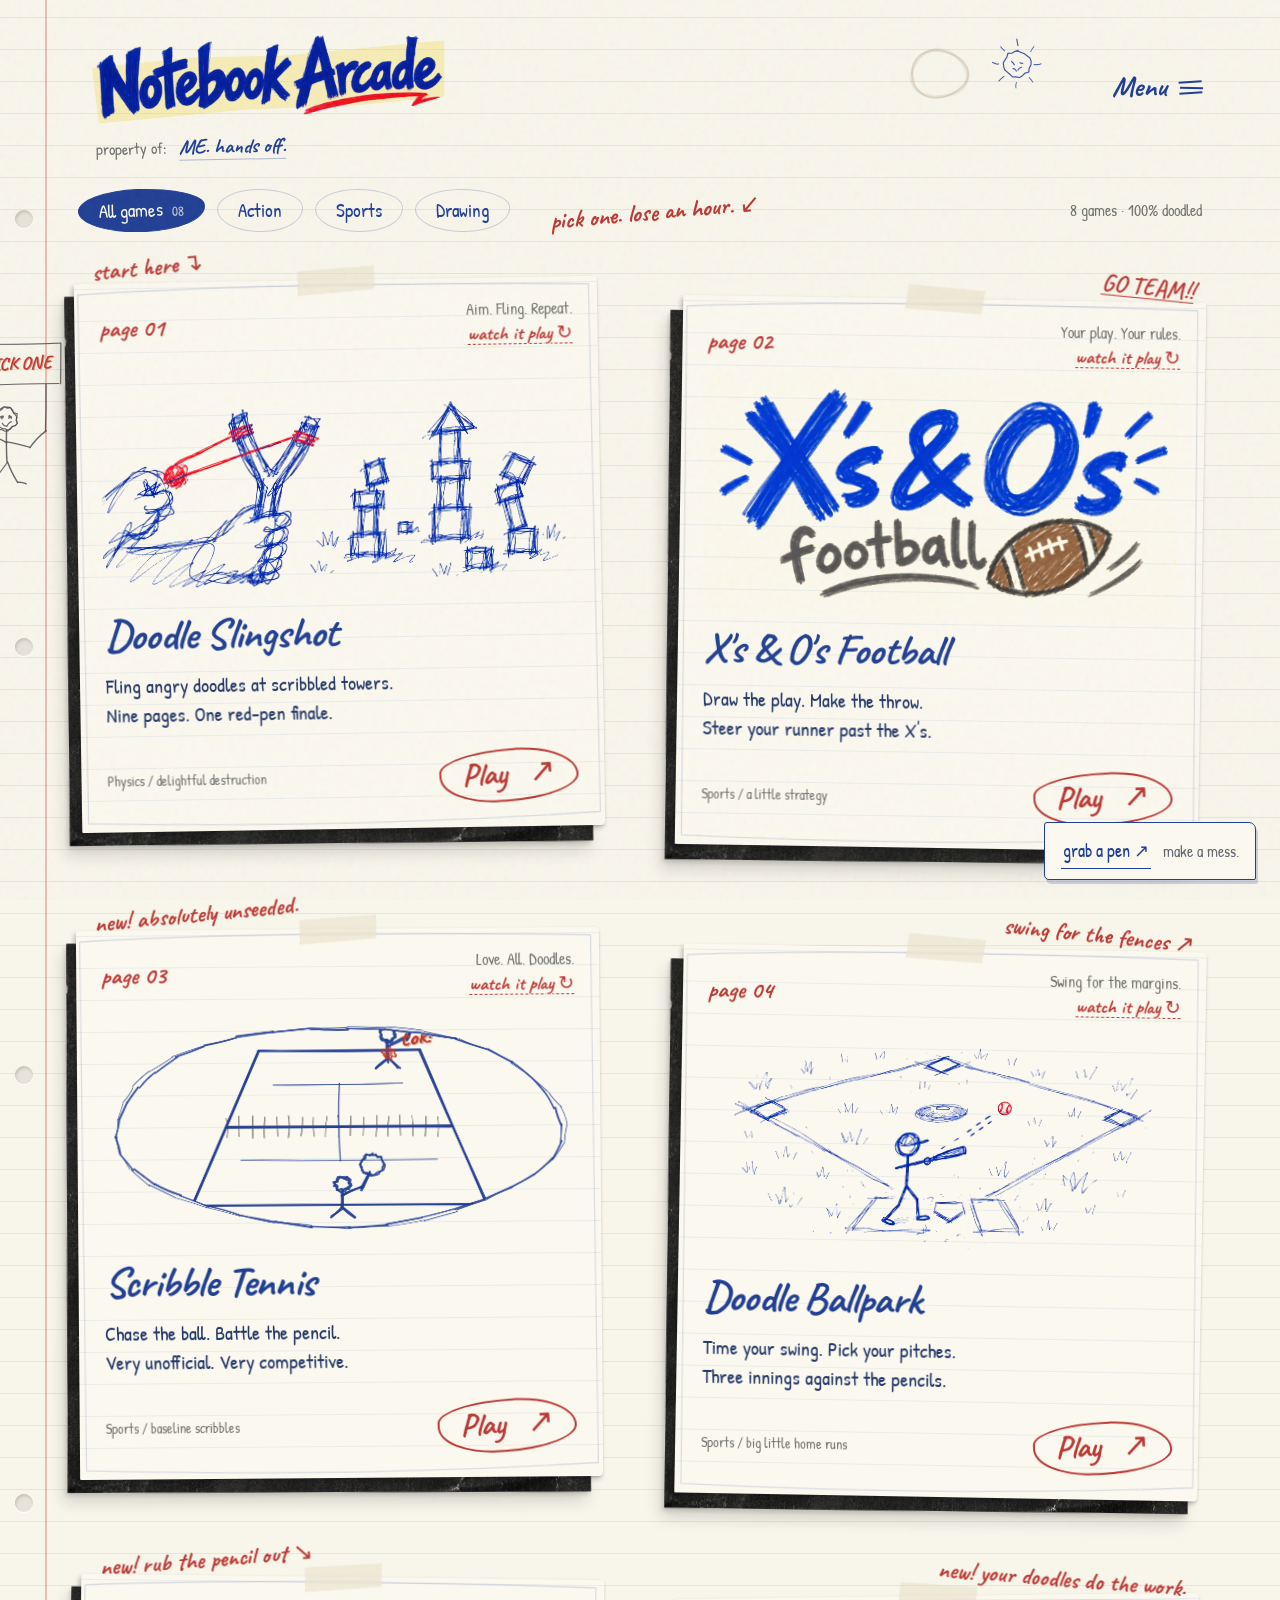
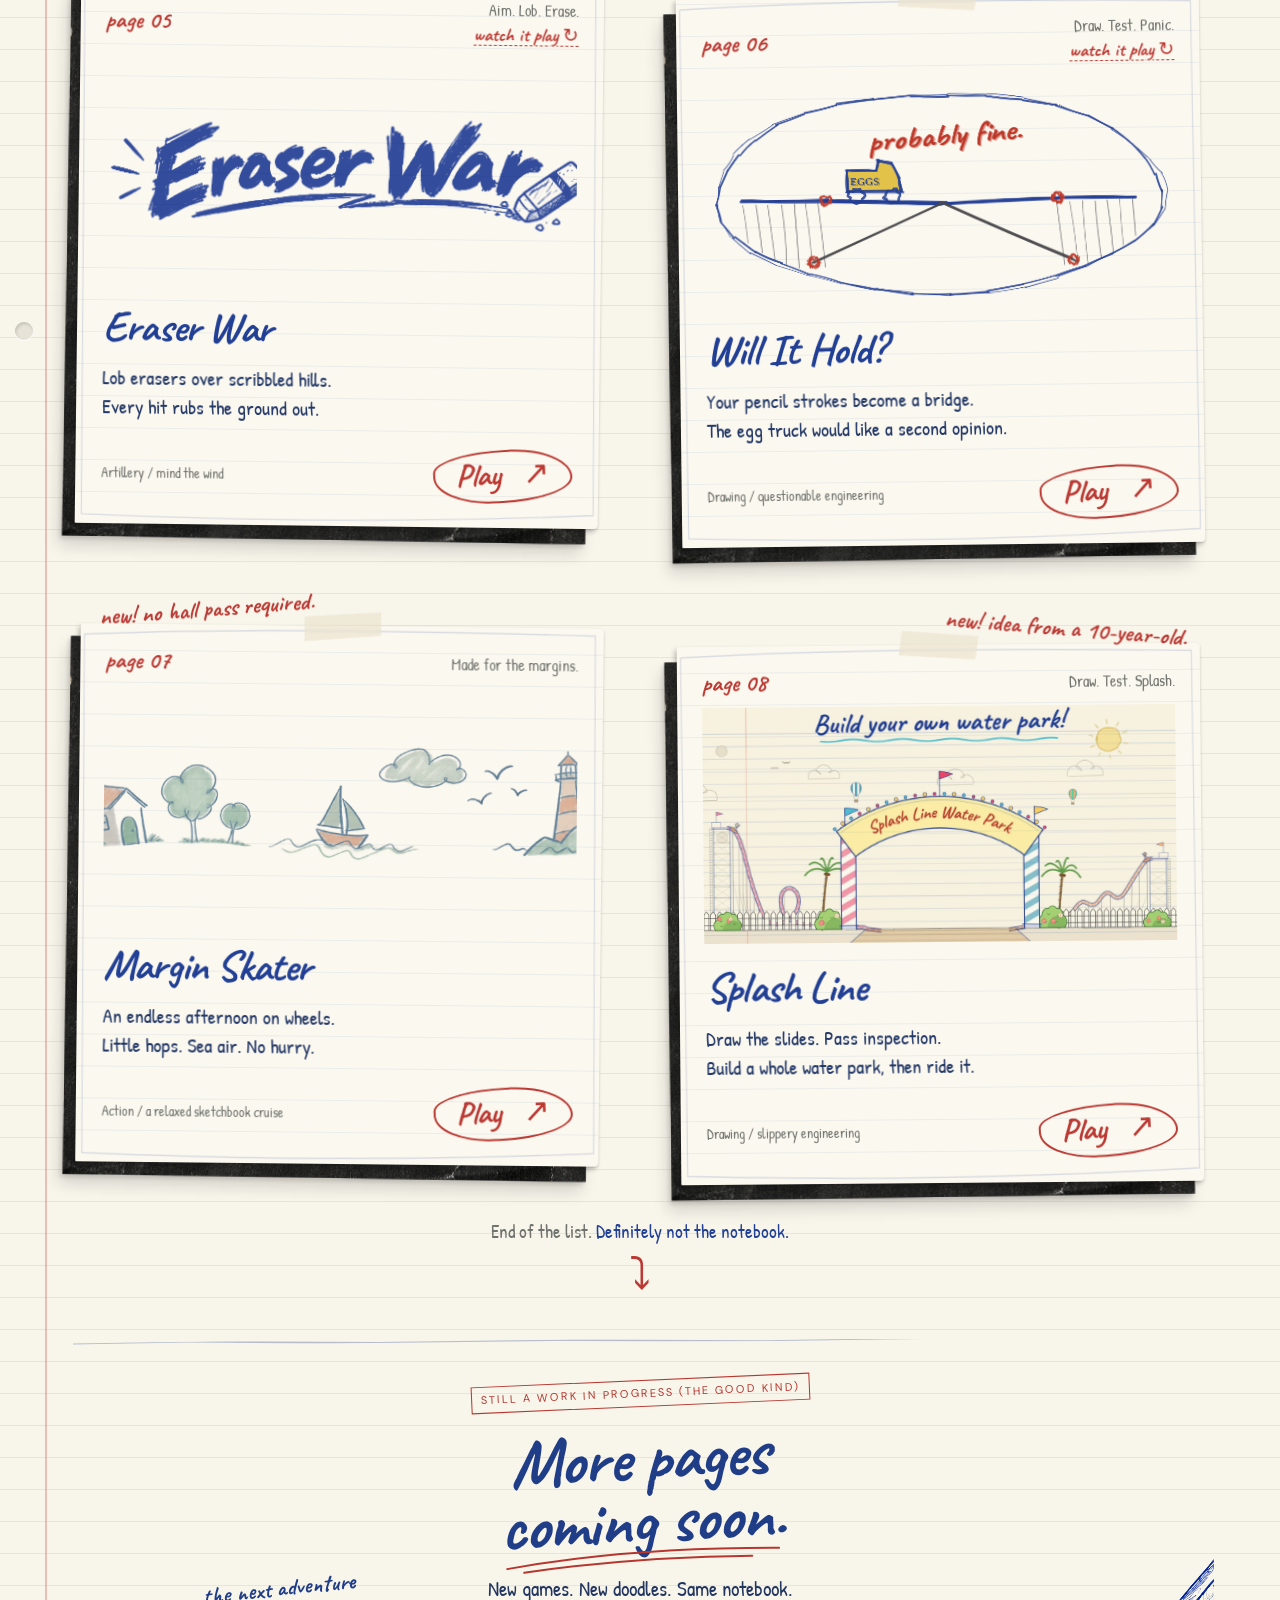
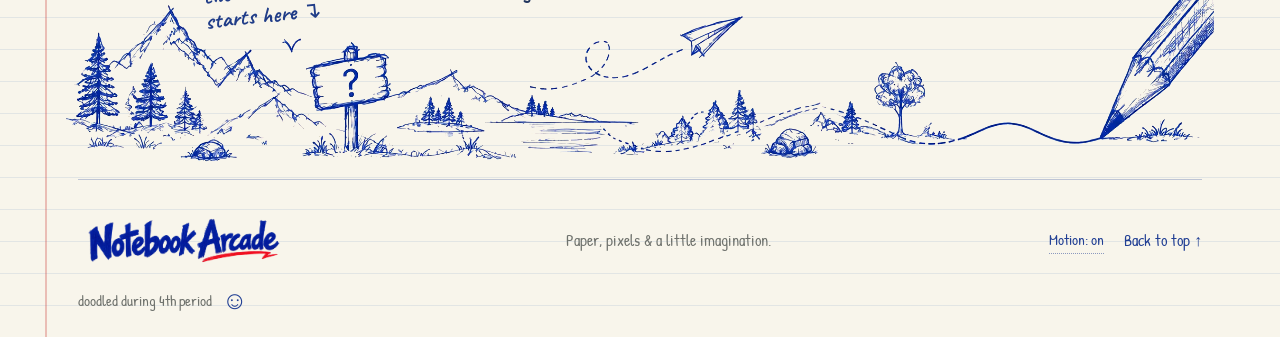
==== index.html @ 63ba9dd1 "Add Splash Line, a draw-your-own water park game Draw slides from the tower to the pool, pass Lifegu" ====
<!doctype html>
<html lang="en">
<head>
  <meta charset="utf-8">
  <meta name="viewport" content="width=device-width, initial-scale=1">
  <meta name="theme-color" content="#f8f5eb">
  <meta name="description" content="A growing collection of hand-drawn browser games. Sling doodles, draw football plays, rally on the tennis court, step up to the ballpark, lob erasers at the pencils, and draw bridges that really bend.">
  <title>Notebook Arcade — Small games. Big notebook energy.</title>
  <link rel="icon" type="image/svg+xml" href="data:image/svg+xml,%3Csvg xmlns='http://www.w3.org/2000/svg' viewBox='0 0 32 32'%3E%3Crect x='3' y='2' width='26' height='28' rx='2' fill='%23f8f5eb' stroke='%23213f94' stroke-width='2'/%3E%3Cpath d='M9 3v26' stroke='%23c33e36'/%3E%3Cpath d='M12 10h13M12 16h13M12 22h9' stroke='%23213f94' stroke-width='2'/%3E%3C/svg%3E">
  <link rel="preload" href="assets/fonts/caveat-bold.ttf" as="font" type="font/ttf" crossorigin>
  <link rel="stylesheet" href="style.css">
  <link rel="stylesheet" href="motion.css">
  <link rel="stylesheet" href="zine.css?v=charcoal-cut-1">
  <link rel="stylesheet" href="doodles.css?v=github-sync-1">
  <script src="app.js?v=bridge-2" defer></script>
  <script src="shared/ink.js" defer></script>
  <script src="doodles.js?v=github-sync-1" defer></script>
  <link rel="stylesheet" href="home-pen.css">
  <script src="home-pen.js" defer></script>
</head>
<body>
  <a class="skip-link" href="#games">Skip to the games</a>
  <div class="paper-grain" aria-hidden="true"></div>
  <div class="margin-line" aria-hidden="true"></div>
  <div class="punch-holes" aria-hidden="true"><i></i><i></i><i></i><i></i><i></i></div>
  <div class="notebook" id="top">
    <header class="site-header">
      <div class="brand-block"><h1><a class="wordmark" href="#top" aria-label="Notebook Arcade home"><img class="brand-logo" src="assets/notebook-arcade-wordmark-v2.webp" width="2172" height="724" alt="Notebook Arcade"></a></h1><p class="owner-note">property of: <span>ME. hands off.</span></p></div>
      <canvas class="header-doodle" width="320" height="180" aria-hidden="true"></canvas>
      <details class="site-menu">
        <summary>Menu <span class="menu-lines" aria-hidden="true"></span></summary>
        <nav aria-label="Main navigation"><a href="#games">The games</a><a href="#next-page">What's next?</a></nav>
      </details>
    </header>
    <main>
      <section class="games-section" id="games" aria-label="Browser games">
        <canvas class="margin-fan" width="200" height="360" aria-hidden="true"></canvas>
        <span class="filter-scribble" aria-hidden="true">pick one. lose an hour. ↙</span>
        <div class="collection-toolbar"><div class="filters" role="group" aria-label="Filter games"><button class="filter active" type="button" data-filter="all" aria-pressed="true">All games <span>08</span></button><button class="filter" type="button" data-filter="action" aria-pressed="false">Action</button><button class="filter" type="button" data-filter="sports" aria-pressed="false">Sports</button><button class="filter" type="button" data-filter="drawing" aria-pressed="false">Drawing</button></div><p class="collection-meta" id="game-count" aria-live="polite">8 games · 100% doodled</p></div>
        <div class="game-grid">
          <article class="game-card reveal" data-preview="slingshot" data-category="action" style="--tilt:-.55deg">
            <span class="card-scribble" aria-hidden="true">start here ↴</span><span class="tape" aria-hidden="true"></span><div class="card-meta"><span class="page-number">page 01</span><div class="card-notes"><span class="category">Aim. Fling. Repeat.</span><button class="preview-toggle" type="button" aria-pressed="false">watch it play ↻</button></div></div>
            <a class="game-image-link" href="games/slingshot/index.html" tabindex="-1" aria-hidden="true"><div class="game-art slingshot-art"></div></a>
            <div class="card-body"><h3><a href="games/slingshot/index.html">Doodle Slingshot</a></h3><p>Fling angry doodles at scribbled towers.<br>Nine pages. One red-pen finale.</p><div class="card-bottom"><span class="game-tag">Physics / delightful destruction</span><a class="play-button" href="games/slingshot/index.html" aria-label="Play Doodle Slingshot">Play <span aria-hidden="true">↗</span></a></div></div>
            <svg class="card-outline" viewBox="0 0 560 500" preserveAspectRatio="none" aria-hidden="true"><path pathLength="1" d="M4 10Q210 1 551 7L555 488Q293 500 7 492L4 10"/></svg>
          </article>
          <article class="game-card reveal" data-preview="football" data-category="sports" style="--tilt:.55deg">
            <span class="card-scribble" aria-hidden="true">GO TEAM!!</span><span class="tape" aria-hidden="true"></span><div class="card-meta"><span class="page-number">page 02</span><div class="card-notes"><span class="category">Your play. Your rules.</span><button class="preview-toggle" type="button" aria-pressed="false">watch it play ↻</button></div></div>
            <a class="game-image-link" href="games/xo-football/index.html" tabindex="-1" aria-hidden="true"><div class="game-art xo-art"></div></a>
            <div class="card-body"><h3><a href="games/xo-football/index.html">X's &amp; O's Football</a></h3><p>Draw the play. Make the throw.<br>Steer your runner past the X's.</p><div class="card-bottom"><span class="game-tag">Sports / a little strategy</span><a class="play-button" href="games/xo-football/index.html" aria-label="Play X's and O's Football">Play <span aria-hidden="true">↗</span></a></div></div>
            <svg class="card-outline" viewBox="0 0 560 500" preserveAspectRatio="none" aria-hidden="true"><path pathLength="1" d="M4 10Q210 1 551 7L555 488Q293 500 7 492L4 10"/></svg>
          </article>
          <article class="game-card reveal" data-preview="tennis" data-category="sports" style="--tilt:-.8deg">
            <span class="card-scribble" aria-hidden="true">new! absolutely unseeded.</span><span class="tape" aria-hidden="true"></span><div class="card-meta"><span class="page-number">page 03</span><div class="card-notes"><span class="category">Love. All. Doodles.</span><button class="preview-toggle" type="button" aria-pressed="false">watch it play ↻</button></div></div>
            <a class="game-image-link" href="games/tennis/index.html" tabindex="-1" aria-hidden="true"><div class="game-art tennis-art"></div></a>
            <div class="card-body"><h3><a href="games/tennis/index.html">Scribble Tennis</a></h3><p>Chase the ball. Battle the pencil.<br>Very unofficial. Very competitive.</p><div class="card-bottom"><span class="game-tag">Sports / baseline scribbles</span><a class="play-button" href="games/tennis/index.html" aria-label="Play Scribble Tennis">Play <span aria-hidden="true">↗</span></a></div></div>
            <svg class="card-outline" viewBox="0 0 560 500" preserveAspectRatio="none" aria-hidden="true"><path pathLength="1" d="M4 10Q210 1 551 7L555 488Q293 500 7 492L4 10"/></svg>
          </article>
          <article class="game-card reveal" data-preview="baseball" data-category="sports" style="--tilt:-.4deg">
            <span class="card-scribble" aria-hidden="true">swing for the fences ↗</span><span class="tape" aria-hidden="true"></span><div class="card-meta"><span class="page-number">page 04</span><div class="card-notes"><span class="category">Swing for the margins.</span><button class="preview-toggle" type="button" aria-pressed="false">watch it play ↻</button></div></div>
            <a class="game-image-link" href="games/baseball/index.html" tabindex="-1" aria-hidden="true"><div class="game-art baseball-art"></div></a>
            <div class="card-body"><h3><a href="games/baseball/index.html">Doodle Ballpark</a></h3><p>Time your swing. Pick your pitches.<br>Three innings against the pencils.</p><div class="card-bottom"><span class="game-tag">Sports / big little home runs</span><a class="play-button" href="games/baseball/index.html" aria-label="Play Doodle Ballpark">Play <span aria-hidden="true">↗</span></a></div></div>
            <svg class="card-outline" viewBox="0 0 560 500" preserveAspectRatio="none" aria-hidden="true"><path pathLength="1" d="M4 10Q210 1 551 7L555 488Q293 500 7 492L4 10"/></svg>
          </article>
          <article class="game-card reveal" data-preview="eraser" data-category="action" style="--tilt:.7deg">
            <span class="card-scribble" aria-hidden="true">new! rub the pencil out ↘</span><span class="tape" aria-hidden="true"></span><div class="card-meta"><span class="page-number">page 05</span><div class="card-notes"><span class="category">Aim. Lob. Erase.</span><button class="preview-toggle" type="button" aria-pressed="false">watch it play ↻</button></div></div>
            <a class="game-image-link" href="games/eraser-war/index.html" tabindex="-1" aria-hidden="true"><div class="game-art eraser-art"></div></a>
            <div class="card-body"><h3><a href="games/eraser-war/index.html">Eraser War</a></h3><p>Lob erasers over scribbled hills.<br>Every hit rubs the ground out.</p><div class="card-bottom"><span class="game-tag">Artillery / mind the wind</span><a class="play-button" href="games/eraser-war/index.html" aria-label="Play Eraser War">Play <span aria-hidden="true">↗</span></a></div></div>
            <svg class="card-outline" viewBox="0 0 560 500" preserveAspectRatio="none" aria-hidden="true"><path pathLength="1" d="M4 10Q210 1 551 7L555 488Q293 500 7 492L4 10"/></svg>
          </article>
          <article class="game-card reveal" data-preview="bridge" data-category="drawing" style="--tilt:-.7deg">
            <span class="card-scribble" aria-hidden="true">new! your doodles do the work.</span><span class="tape" aria-hidden="true"></span><div class="card-meta"><span class="page-number">page 06</span><div class="card-notes"><span class="category">Draw. Test. Panic.</span><button class="preview-toggle" type="button" aria-pressed="false">watch it play ↻</button></div></div>
            <a class="game-image-link" href="games/bridge/index.html" tabindex="-1" aria-hidden="true"><div class="game-art bridge-art"></div></a>
            <div class="card-body"><h3><a href="games/bridge/index.html">Will It Hold?</a></h3><p>Your pencil strokes become a bridge.<br>The egg truck would like a second opinion.</p><div class="card-bottom"><span class="game-tag">Drawing / questionable engineering</span><a class="play-button" href="games/bridge/index.html" aria-label="Play Will It Hold">Play <span aria-hidden="true">↗</span></a></div></div>
            <svg class="card-outline" viewBox="0 0 560 500" preserveAspectRatio="none" aria-hidden="true"><path pathLength="1" d="M4 10Q210 1 551 7L555 488Q293 500 7 492L4 10"/></svg>
          </article>
          <article class="game-card reveal" data-category="action" style="--tilt:.6deg">
            <span class="card-scribble" aria-hidden="true">new! no hall pass required.</span><span class="tape" aria-hidden="true"></span><div class="card-meta"><span class="page-number">page 07</span><div class="card-notes"><span class="category">Made for the margins.</span></div></div>
            <a class="game-image-link" href="games/margin-skater/index.html" tabindex="-1" aria-hidden="true"><div class="game-art" style="background:none"><img src="games/margin-skater/assets/coastal-doodles-v3.png" alt="" style="width:100%;height:100%;object-fit:cover;object-position:center 60%;mix-blend-mode:multiply" loading="lazy"></div></a>
            <div class="card-body"><h3><a href="games/margin-skater/index.html">Margin Skater</a></h3><p>An endless afternoon on wheels.<br>Little hops. Sea air. No hurry.</p><div class="card-bottom"><span class="game-tag">Action / a relaxed sketchbook cruise</span><a class="play-button" href="games/margin-skater/index.html" aria-label="Play Margin Skater">Play <span aria-hidden="true">↗</span></a></div></div>
            <svg class="card-outline" viewBox="0 0 560 500" preserveAspectRatio="none" aria-hidden="true"><path pathLength="1" d="M4 10Q210 1 551 7L555 488Q293 500 7 492L4 10"/></svg>
          </article>
          <article class="game-card reveal" data-category="drawing" style="--tilt:-.5deg">
            <span class="card-scribble" aria-hidden="true">new! idea from a 10-year-old.</span><span class="tape" aria-hidden="true"></span><div class="card-meta"><span class="page-number">page 08</span><div class="card-notes"><span class="category">Draw. Test. Splash.</span></div></div>
            <a class="game-image-link" href="games/splash-line/index.html" tabindex="-1" aria-hidden="true"><div class="game-art" style="background:none"><img src="games/splash-line/card.webp" alt="" style="width:100%;height:100%;object-fit:cover;mix-blend-mode:multiply" loading="lazy"></div></a>
            <div class="card-body"><h3><a href="games/splash-line/index.html">Splash Line</a></h3><p>Draw the slides. Pass inspection.<br>Build a whole water park, then ride it.</p><div class="card-bottom"><span class="game-tag">Drawing / slippery engineering</span><a class="play-button" href="games/splash-line/index.html" aria-label="Play Splash Line">Play <span aria-hidden="true">↗</span></a></div></div>
            <svg class="card-outline" viewBox="0 0 560 500" preserveAspectRatio="none" aria-hidden="true"><path pathLength="1" d="M4 10Q210 1 551 7L555 488Q293 500 7 492L4 10"/></svg>
          </article>
        </div>
        <p class="after-games">End of the list. <span>Definitely not the notebook.</span><span class="little-arrow" aria-hidden="true">⤵</span></p>
      </section>
      <section class="next-page reveal" id="next-page" aria-labelledby="next-title">
        <div class="next-copy"><span class="eyebrow">STILL A WORK IN PROGRESS (THE GOOD KIND)</span><h2 id="next-title">More pages<br><span>coming soon.</span><svg class="underline" viewBox="0 0 440 35" aria-hidden="true"><path pathLength="1" d="M8 23Q194 -1 429 12M34 30Q206 14 387 22"/></svg></h2><p>New games. New doodles. Same notebook.</p></div>
        <img class="footer-art" src="assets/footer.webp" width="2172" height="724" loading="lazy" alt="A doodled mountain landscape becomes a pencil line, with a paper plane heading toward the next adventure.">
        <span class="footer-annotation" aria-hidden="true">the next adventure<br>starts here ↴</span>
      </section>
    </main>
    <footer class="site-footer"><a class="wordmark" href="#top"><img class="brand-logo" src="assets/notebook-arcade-wordmark-v2.webp" width="2172" height="724" alt="Notebook Arcade"></a><p>Paper, pixels &amp; a little imagination.</p><div class="footer-controls"><button id="motion-toggle" type="button" aria-pressed="false">Motion: on</button><a href="#top">Back to top ↑</a></div></footer>
    <p class="colophon">doodled during 4th period <span aria-hidden="true">☺</span></p>
  </div>
</body>
</html>
---- style.css ----
@font-face{font-family:Caveat;src:url('assets/fonts/caveat-bold.ttf') format('truetype');font-weight:700;font-display:swap}
@font-face{font-family:'Patrick Hand';src:url('assets/fonts/patrick-hand.ttf') format('truetype');font-weight:400;font-display:swap}
@font-face{font-family:'DM Sans';src:url('assets/fonts/dm-sans.ttf') format('truetype');font-weight:400;font-display:swap}
:root{--paper:#f8f5eb;--ink:#213f94;--ink-deep:#233867;--red:#bb3933;--pencil:#6f726d;--line:rgba(92,134,184,.14);--body:'Patrick Hand',cursive;--hand:Caveat,cursive;--clean:'DM Sans',sans-serif;scroll-behavior:smooth;scroll-padding-top:35px}
*{box-sizing:border-box}body{margin:0;background:var(--paper);background-image:repeating-linear-gradient(0deg,transparent,transparent 31px,var(--line) 31px,var(--line) 32px);color:var(--ink);font-family:var(--body);font-size:20px;line-height:1.4;overflow-x:hidden}a{color:inherit;text-decoration:none}button{font:inherit;color:inherit;cursor:pointer}button,a{-webkit-tap-highlight-color:transparent}button:focus-visible,a:focus-visible{outline:3px dashed var(--red);outline-offset:6px}button{touch-action:manipulation}button:disabled{cursor:default}img{max-width:100%;height:auto}h1,h2,h3,p{margin:0}svg{overflow:visible}.skip-link{position:fixed;top:-80px;left:20px;padding:12px;background:var(--paper);z-index:100}.skip-link:focus{top:10px}.paper-grain{position:fixed;inset:0;pointer-events:none;z-index:30;opacity:.065;background-image:url("data:image/svg+xml,%3Csvg viewBox='0 0 180 180' xmlns='http://www.w3.org/2000/svg'%3E%3Cfilter id='n'%3E%3CfeTurbulence type='fractalNoise' baseFrequency='.8' numOctaves='3' stitchTiles='stitch'/%3E%3C/filter%3E%3Crect width='100%25' height='100%25' opacity='.65' filter='url(%23n)'/%3E%3C/svg%3E")}.margin-line{position:absolute;left:max(45px,calc((100vw - 1300px)/2));top:0;bottom:0;min-height:100%;width:2px;background:rgba(203,62,58,.3);z-index:0}.punch-holes{position:absolute;left:15px;top:210px;bottom:0;display:flex;flex-direction:column;gap:410px;pointer-events:none}.punch-holes i{width:18px;height:18px;border-radius:50%;background:#e7e3d8;box-shadow:inset 1px 2px 3px #c5c2b8,0 1px 1px #fff}.notebook{position:relative;max-width:1200px;margin:auto;padding:0 38px}.site-header{display:flex;align-items:center;justify-content:space-between;min-height:103px;border-bottom:1px solid #213f9433;gap:26px}.wordmark{font-family:var(--hand);font-size:34px;white-space:nowrap;letter-spacing:-.6px}.wordmark span{color:var(--red);font-size:30px;display:inline-block;margin-left:5px}.site-header nav{display:flex;gap:38px;margin-left:auto;margin-right:56px;font-size:19px}.site-header nav a{position:relative}.site-header nav a:after{content:'';height:2px;position:absolute;bottom:-3px;left:0;right:0;background:var(--red);transform:scaleX(0) rotate(-1deg);transform-origin:left;transition:transform .25s}.site-header nav a:hover:after{transform:scaleX(1) rotate(-1deg)}.header-note{font-family:var(--hand);font-size:21px;line-height:.95;transform:rotate(5deg);text-align:center}.hero{position:relative;display:grid;grid-template-columns:1fr 1.15fr;min-height:592px;padding:57px 0 43px;gap:16px;align-items:center}.eyebrow{font-family:var(--clean);font-size:12px;letter-spacing:2px;font-weight:400;color:var(--ink-deep)}.hero h1{font-family:var(--hand);font-weight:700;font-size:clamp(86px,9.7vw,136px);letter-spacing:-5px;line-height:.86;margin:24px 0 30px;transform:rotate(-3deg);transform-origin:left center}.hero h1>span{display:block}.arcade-word{position:relative;width:max-content}.underline{position:absolute;width:100%;bottom:-14px;left:0;height:28px;fill:none;stroke:var(--red);stroke-width:3;stroke-linecap:round}.hero-description{color:var(--ink-deep);font-size:24px;line-height:1.4;max-width:400px}.ink-button{position:relative;display:inline-flex;gap:36px;align-items:center;justify-content:center;font-family:var(--hand);font-size:36px;color:var(--red);line-height:1;padding:18px 36px;isolation:isolate;min-width:213px;transition:transform .25s,background .25s}.ink-button>svg{position:absolute;inset:0;width:100%;height:100%;fill:none;stroke:currentColor;stroke-width:2.2;pointer-events:none}.primary-button{margin:25px 0 11px;transform:rotate(-3deg)}.ink-button:hover{transform:rotate(0deg) translateY(-3px);background:#bb39330a}.ink-button span,.play-button span{transition:transform .25s}.ink-button:hover span,.play-button:hover span{transform:translate(4px,-3px)}.pencil-note{font-size:17px;color:var(--pencil)}.hero-note{margin-left:16px;transform:rotate(-2deg)}.hero-art{position:relative;padding-top:40px;align-self:center;margin-right:-24px;margin-left:-4px;will-change:transform}.hero-illustration{display:block;width:100%;mix-blend-mode:multiply}.art-annotation{position:absolute;right:55px;top:-17px;font-family:var(--hand);font-size:26px;transform:rotate(6deg)}.annotation-line{position:absolute;width:65px;height:45px;top:24px;right:6px;fill:none;stroke:var(--red);stroke-width:1.7;stroke-linecap:round}.art-caption{display:block;font-size:18px;text-align:center;transform:rotate(-3deg);color:var(--pencil);margin-top:5px}.page-divider{display:flex;align-items:center;justify-content:center;gap:24px;padding:17px 0;border-top:1px solid #213f9438;border-bottom:1px solid #213f9438;font-family:var(--hand);font-size:25px}.page-divider span{color:var(--red);font-family:var(--body);font-size:28px}.games-section{padding:60px 0 0;scroll-margin-top:20px}.section-top{display:flex;align-items:center;justify-content:space-between}.section-top h2{font-family:var(--hand);font-size:76px;line-height:1;margin-top:7px;letter-spacing:-1.8px}.red-period{color:var(--red)}.collection-note{font-family:var(--hand);font-size:27px;line-height:1.05;transform:rotate(3deg);padding-right:25px}.collection-note span{color:var(--pencil);font-size:22px}.collection-toolbar{display:flex;align-items:center;justify-content:space-between;margin:34px 0 40px}.filters{display:flex;gap:12px}.filter{border:1px solid #213f9438;border-radius:48% 53% 48% 50% / 48% 42% 55% 53%;background:transparent;padding:7px 20px;font-size:19px;min-height:43px;transition:background .2s,transform .2s}.filter span{font-size:14px;opacity:.75;margin-left:5px}.filter.active{color:var(--paper);background:var(--ink);border-color:var(--ink);transform:rotate(-2deg)}.filter:hover{transform:rotate(-3deg) translateY(-2px)}.collection-meta{font-size:16px;color:var(--pencil)}.game-grid{display:grid;grid-template-columns:repeat(2,minmax(0,1fr));gap:40px 35px}.game-card{position:relative;background:#fbf8ef;background-image:repeating-linear-gradient(0deg,transparent,transparent 31px,rgba(92,134,184,.1) 31px,rgba(92,134,184,.1) 32px);box-shadow:1px 4px 7px #24396612,0 0 1px #77684830;padding:20px 25px 25px;transform:rotate(var(--tilt));transition:transform .35s cubic-bezier(.2,.8,.2,1),box-shadow .35s;isolation:isolate;border-radius:2px 3px 4px 1px}.game-card:hover,.game-card:focus-within{transform:rotate(0) translateY(-7px);box-shadow:1px 14px 21px #24396619;z-index:2}.tape{position:absolute;top:-12px;left:calc(50% - 39px);width:78px;height:25px;background:#e7dcc17a;backdrop-filter:blur(1px);transform:rotate(-4deg);clip-path:polygon(2% 0,100% 3%,98% 97%,0 100%);border-left:1px dashed #cfbea455;border-right:1px dashed #cfbea455}.game-card:nth-child(even) .tape{transform:rotate(4deg)}.card-meta{display:flex;align-items:center;justify-content:space-between;margin-bottom:7px}.page-number{font-family:var(--hand);font-size:24px;color:var(--red)}.category{font-size:16px;color:var(--pencil)}.game-image-link{display:block;overflow:hidden;mix-blend-mode:multiply}.game-art{width:100%;aspect-ratio:2/1;background-image:url('assets/game-sheet.webp');background-size:200% 200%;background-repeat:no-repeat;transition:transform .6s cubic-bezier(.2,.8,.2,1);mix-blend-mode:multiply}.game-card:hover .game-art{transform:scale(1.035)}.slingshot-art{background-position:0 0}.xo-art{background-position:100% 0}.football-art{background-position:0 100%}.baseball-art{background-position:100% 100%}.card-body{padding:13px 1px 0}.card-body h3{font-family:var(--hand);font-size:43px;line-height:1.12;letter-spacing:-.8px}.card-body h3 a{position:relative}.card-body h3 a:after{content:'';position:absolute;bottom:-2px;left:0;right:0;height:2px;background:var(--red);transform:scaleX(0) rotate(-1deg);transform-origin:left;transition:transform .5s}.game-card:hover h3 a:after,.game-card:focus-within h3 a:after{transform:scaleX(1) rotate(-1deg)}.card-body p{font-size:20px;color:var(--ink-deep);margin-top:12px;line-height:1.45}.card-bottom{display:flex;align-items:center;justify-content:space-between;gap:12px;margin-top:25px}.game-tag{font-size:14px;color:var(--pencil)}.play-button{display:inline-flex;align-items:center;gap:22px;font-family:var(--hand);font-size:32px;color:var(--red);border:2px solid var(--red);border-radius:55% 44% 53% 42% / 40% 56% 45% 53%;padding:2px 20px 5px;line-height:1.3;transform:rotate(-3deg);transition:transform .25s,background .25s}.play-button:hover{background:#bb39330b;transform:rotate(1deg)}.card-outline{position:absolute;inset:0;width:100%;height:100%;fill:none;stroke:var(--ink);stroke-width:1.3;opacity:.15;pointer-events:none;z-index:-1}.after-games{text-align:center;padding:33px 0 17px;font-size:19px;color:var(--pencil)}.after-games span{color:var(--ink)}.little-arrow{display:block;font-family:var(--hand);font-size:44px;color:var(--red)!important;line-height:1;margin-top:9px}.next-page{position:relative;margin:25px -12px 0;min-height:440px;border-top:1px dashed #213f9438;overflow:hidden}.next-copy{position:relative;z-index:2;text-align:center;padding-top:37px}.next-copy .eyebrow{font-size:11px}.next-copy h2{position:relative;font-family:var(--hand);font-size:69px;line-height:.92;letter-spacing:-1px;width:max-content;max-width:100%;margin:18px auto 21px;transform:rotate(-3deg)}.next-copy h2 .underline{bottom:-17px;height:23px}.next-copy p{font-size:21px;color:var(--ink-deep)}.footer-art{position:absolute;left:0;bottom:0;width:100%;mix-blend-mode:multiply;pointer-events:none}.footer-annotation{position:absolute;left:12%;bottom:153px;transform:rotate(-6deg);font-family:var(--hand);font-size:23px;line-height:1.1}.site-footer{position:relative;display:flex;justify-content:space-between;gap:24px;align-items:center;border-top:1px solid #213f9445;padding:25px 0 13px}.site-footer .wordmark{font-size:29px}.site-footer p{font-size:16px;color:var(--pencil)}.footer-controls{display:flex;gap:20px;font-size:16px;align-items:center}.footer-controls button{border:0;border-bottom:1px dotted #213f9480;padding:3px 0;background:none;font-size:15px}.footer-controls a:hover{color:var(--red)}.colophon{font-size:15px;color:var(--pencil);padding-bottom:24px;display:flex;align-items:center;gap:10px}.colophon span{font-size:25px;color:var(--ink);line-height:1}[hidden]{display:none!important}
@media(min-width:1500px){.notebook{max-width:1280px}.hero{min-height:640px}.hero h1{font-size:150px}.hero-description{font-size:26px}.hero-art{margin-left:0}}
@media(max-width:1050px){.notebook{padding:0 45px 0 65px}.margin-line{left:34px}.punch-holes{left:8px}.site-header nav{margin-right:0;gap:24px}.header-note{display:none}.hero{grid-template-columns:1fr 1fr;min-height:530px}.hero h1{font-size:108px}.hero-art{margin-right:-25px}.hero-description{font-size:22px}.art-annotation{font-size:23px;right:20px}.art-caption{font-size:15px}.card-body h3{font-size:37px}.card-body p{font-size:19px}.game-card{padding:18px 20px 22px}.category{font-size:14px}.game-tag{max-width:130px}.footer-controls{gap:12px}.site-footer{flex-wrap:wrap}.footer-annotation{left:5%}}
@media(max-width:700px){body{font-size:18px}.notebook{padding:0 22px 0 38px}.margin-line{left:22px}.punch-holes{left:5px;top:180px;gap:480px}.punch-holes i{width:11px;height:11px}.site-header{min-height:82px;gap:10px}.wordmark{font-size:28px}.wordmark span{font-size:22px;margin-left:1px}.site-header nav{font-size:16px;gap:15px}.site-header nav a:last-child{display:none}.hero{display:flex;flex-direction:column;gap:0;padding:34px 0 30px;min-height:0}.hero-copy{width:100%}.hero .eyebrow{font-size:10px;letter-spacing:1.8px}.hero h1{font-size:clamp(88px,20vw,135px);letter-spacing:-3px;margin:23px 0 31px}.hero-description{font-size:22px}.hero .primary-button{font-size:31px;min-width:194px;padding:17px 29px;margin-top:22px}.hero-note{font-size:16px}.hero-art{width:100%;max-width:480px;margin:20px 0 0;padding-top:20px;align-self:center}.art-annotation{top:2px;right:10px;font-size:23px}.annotation-line{width:40px;height:30px;right:5px}.art-caption{font-size:16px;margin-top:1px}.page-divider{gap:15px;padding:13px 0;font-size:20px}.page-divider span{font-size:22px}.games-section{padding-top:36px}.section-top h2{font-size:60px}.eyebrow{font-size:10px;letter-spacing:1.6px}.collection-note{font-size:21px;padding:0}.collection-note span{display:none}.collection-toolbar{display:block;margin:25px 0 30px}.filters{gap:8px}.filter{font-size:17px;padding:6px 17px;min-height:41px}.collection-meta{font-size:14px;margin-top:17px}.game-grid{grid-template-columns:1fr;gap:35px}.game-card{padding:19px 19px 23px}.card-body h3{font-size:40px}.card-body p{font-size:20px}.game-art{aspect-ratio:2/1}.category{font-size:15px}.card-body{padding-top:16px}.game-tag{max-width:145px;font-size:14px}.play-button{font-size:31px;padding:2px 18px 5px}.after-games{font-size:17px;padding-top:30px}.after-games>span:not(.little-arrow){display:block}.next-page{margin:15px -7px 0;min-height:393px}.next-copy{padding-top:30px}.next-copy .eyebrow{font-size:9px;letter-spacing:1px}.next-copy h2{font-size:60px}.next-copy p{font-size:18px}.footer-art{width:165%;max-width:none;left:-30%;bottom:9px}.footer-annotation{display:none}.site-footer{display:grid;grid-template-columns:1fr;gap:7px;padding-top:17px}.site-footer .wordmark{font-size:30px}.site-footer p{font-size:16px}.footer-controls{justify-content:space-between;margin-top:12px;padding:8px 0;border-top:1px solid #213f941c}.colophon{padding-top:10px;font-size:14px}.desktop-break{display:none}}
@media(prefers-reduced-motion:reduce){:root{scroll-behavior:auto}*,*::before,*::after{animation:none!important;transition:none!important}.hero-art{transform:none!important}}
.xo-art{background-image:url('games/xo-football/logo.webp');background-size:134% auto;background-position:50% 55%}
body{position:relative}
---- motion.css ----
.hero-art{mix-blend-mode:multiply;transform:translate(var(--parallax-x,0px),var(--parallax-y,0px)) rotate(var(--parallax-r,0deg));transition:transform .55s cubic-bezier(.2,.8,.2,1)}
.sketch-surface{display:block;width:100%;height:auto;overflow:hidden}
.game-art.has-sketch{background:none}
.sketch-mask-path{stroke-dasharray:1;stroke-dashoffset:0}
.motion-ready:not(.motion-off) .hero .sketch-mask-path{stroke-dashoffset:1;transition:stroke-dashoffset 2.2s cubic-bezier(.3,.05,.4,1) .35s}
.motion-ready.page-ready:not(.motion-off) .hero .sketch-mask-path{stroke-dashoffset:0}
.motion-ready:not(.motion-off) .hero-copy>*{opacity:0;transform:translateY(14px);transition:opacity .65s,transform .8s cubic-bezier(.2,.8,.2,1)}
.motion-ready.page-ready:not(.motion-off) .hero-copy>*{opacity:1;transform:translateY(0)}
.motion-ready:not(.motion-off) .hero-copy h1{transform:translateY(14px) rotate(-3deg);transition-delay:.07s}
.motion-ready.page-ready:not(.motion-off) .hero-copy h1{transform:translateY(0) rotate(-3deg)}
.motion-ready:not(.motion-off) .hero-description{transition-delay:.2s}
.motion-ready:not(.motion-off) .hero-copy .primary-button{transition-delay:.3s}
.motion-ready:not(.motion-off) .hero-note{transition-delay:.4s}
.motion-ready:not(.motion-off) .hero .underline path,.motion-ready:not(.motion-off) .annotation-line path,.motion-ready:not(.motion-off) .primary-button path{stroke-dasharray:1;stroke-dashoffset:1;transition:stroke-dashoffset 1.1s ease .6s}
.motion-ready.page-ready:not(.motion-off) .hero .underline path,.motion-ready.page-ready:not(.motion-off) .annotation-line path,.motion-ready.page-ready:not(.motion-off) .primary-button path{stroke-dashoffset:0}
.motion-ready:not(.motion-off) .annotation-line path{transition-delay:1.35s}
.motion-ready:not(.motion-off) .reveal{opacity:0;translate:0 26px;transition:opacity .75s,translate .85s cubic-bezier(.2,.8,.2,1),transform .35s,box-shadow .35s}
.motion-ready:not(.motion-off) .reveal.in-view{opacity:1;translate:0 0}
.motion-ready:not(.motion-off) .reveal .sketch-mask-path{stroke-dashoffset:1;transition:stroke-dashoffset 1.55s cubic-bezier(.25,.1,.4,1) .15s}
.motion-ready:not(.motion-off) .reveal.in-view .sketch-mask-path{stroke-dashoffset:0}
.motion-ready:not(.motion-off) .card-outline path,.motion-ready:not(.motion-off) .next-page .underline path{stroke-dasharray:1;stroke-dashoffset:1;transition:stroke-dashoffset 1.4s ease .1s}
.motion-ready:not(.motion-off) .in-view .card-outline path,.motion-ready:not(.motion-off) .next-page.in-view .underline path{stroke-dashoffset:0}
.motion-ready:not(.motion-off) .next-page .sketch-mask-path{transition-duration:2.2s;transition-delay:.4s}
.motion-off{scroll-behavior:auto}
.motion-off *, .motion-off *::before, .motion-off *::after{animation:none!important;transition:none!important}
.motion-off .hero-art{transform:none!important}
.motion-off .reveal{opacity:1;translate:0 0}
.motion-off .sketch-mask-path{stroke-dashoffset:0!important}
@media(prefers-reduced-motion:reduce){.motion-ready .hero-copy>*{opacity:1!important;transform:none!important}.motion-ready .hero-copy h1{transform:rotate(-3deg)!important}.motion-ready .reveal{opacity:1!important;translate:0 0!important}.motion-ready path{stroke-dashoffset:0!important}}
/* Lift the blank image paper to white so only pen marks blend into the notebook. */
.hero-illustration,.game-art .sketch-surface,.footer-art{filter:contrast(1.12) brightness(1.065)}
.next-page{mix-blend-mode:multiply}
.footer-art.sketch-surface{width:100%;height:auto}
@media(max-width:700px){.footer-art.sketch-surface{width:165%;left:-30%}.section-top .collection-note{display:none}.section-top h2{white-space:nowrap}}
@media(max-width:370px){.site-header .wordmark{font-size:25px}.site-header nav{font-size:15px}.site-header{gap:8px}.hero h1{font-size:82px}.section-top h2{font-size:53px}}
---- zine.css ----
/* Small zine accents and dark paper tucked beneath the original game cards. */
html{overflow-x:clip}
.next-page{border-top:0}
.next-page:before{content:'';position:absolute;top:0;left:7px;right:5px;height:3px;background:var(--ink);opacity:.3;clip-path:polygon(0 52%,13% 5%,27% 51%,44% 8%,61% 60%,79% 1%,100% 38%,99% 77%,76% 44%,59% 100%,42% 49%,23% 96%,10% 41%,0 83%);transform:rotate(-.3deg)}
.next-copy .eyebrow{display:inline-block;border:1px solid var(--red);color:var(--red);padding:5px 9px;transform:rotate(1.5deg)}
@media(max-width:700px){.next-copy .eyebrow{font-size:8px;letter-spacing:.6px;padding:5px 7px}}

/* Straight-cut charcoal stock sits beneath the lined paper, with two soft shadow layers. */
.game-card,.game-card:hover,.game-card:focus-within{background:none;box-shadow:none}
.game-card:before,.game-card:after{content:'';position:absolute;inset:0;pointer-events:none}
.game-card:before{z-index:-3;border-radius:0;background:#292827 url('assets/torn-black-paper.webp') center/145% 150% no-repeat;transform:translate(-11px,14px) rotate(.3deg);box-shadow:-2px 3px 4px #17141126,-4px 10px 16px #17141126;transition:transform .35s,box-shadow .35s}
.game-card:nth-child(even):before{transform:translate(-11px,14px) rotate(-.3deg)}
.game-card:after{z-index:-2;border-radius:inherit;background:#fbf8ef repeating-linear-gradient(0deg,transparent,transparent 31px,rgba(92,134,184,.1) 31px,rgba(92,134,184,.1) 32px);box-shadow:-2px 3px 5px #14141440,0 1px 2px #14141426}
.game-card:hover:before,.game-card:focus-within:before{transform:translate(-13px,17px) rotate(.3deg);box-shadow:-2px 4px 5px #17141126,-5px 13px 20px #1714112e}
.game-card:nth-child(even):hover:before,.game-card:nth-child(even):focus-within:before{transform:translate(-13px,17px) rotate(-.3deg)}
@media(max-width:700px){.game-card:before,.game-card:hover:before,.game-card:focus-within:before{transform:translate(-8px,10px) rotate(.2deg)}.game-card:nth-child(even):before,.game-card:nth-child(even):hover:before,.game-card:nth-child(even):focus-within:before{transform:translate(-8px,10px) rotate(-.2deg)}}

/* A compact masthead leads straight into the game library. */
.site-header{min-height:0;padding:29px 0 18px;gap:24px;border-bottom:0;align-items:center}
.site-header h1{font:inherit;line-height:1.1;margin:0}
.site-header .wordmark{font-size:62px;letter-spacing:-1.5px;line-height:1.1}
.site-header .wordmark span{font-size:36px;vertical-align:middle}
.site-menu{position:relative;z-index:40;margin-left:auto;flex-shrink:0}
.site-menu summary{display:flex;align-items:center;gap:12px;list-style:none;cursor:pointer;font-family:var(--hand);font-size:29px;padding:10px 0 10px 12px}
.site-menu summary::-webkit-details-marker{display:none}
.site-menu summary:focus-visible{outline:3px dashed var(--red);outline-offset:6px}
.menu-lines{display:inline-block;width:23px;height:13px;border-top:2px solid currentColor;border-bottom:2px solid currentColor;transform:rotate(-4deg);position:relative}
.menu-lines:after{content:'';position:absolute;left:1px;right:-1px;top:4px;border-top:2px solid currentColor;transform:rotate(5deg)}
.site-menu[open] summary{color:var(--red)}
.site-header .site-menu nav{position:absolute;right:0;top:100%;display:flex;flex-direction:column;gap:2px;margin:0;width:170px;padding:9px 13px;background:#fbf8ef;border:1px solid #213f9440;box-shadow:5px 6px 0 #292b29;transform:rotate(-1deg);font-size:21px}
.site-header .site-menu nav a{display:block;padding:8px 4px}
.games-section{padding-top:0;scroll-margin-top:18px}
.collection-toolbar{margin:12px 0 37px}
@media(max-width:700px){.site-header{padding:27px 0 15px;gap:12px}.site-header .wordmark{font-size:37px;letter-spacing:-1px}.site-header .wordmark span{display:none}.site-menu summary{font-size:23px;gap:7px;padding-left:6px}.menu-lines{width:19px}.collection-toolbar{display:flex;flex-wrap:wrap;gap:15px;margin:13px 0 33px}.collection-meta{margin:0}.site-header .site-menu nav{font-size:20px;width:155px}.games-section{padding-top:0}}
@media(max-width:370px){.site-header .wordmark{font-size:30px}.site-menu summary{font-size:21px;gap:6px}.filters{gap:6px}.filter{padding-left:13px;padding-right:13px}}

/* Original ballpoint logo: transparent ink sits directly on the notebook. */
.site-header{padding:12px 0 0}
.site-header h1{min-width:0}
.site-header .wordmark,.site-footer .wordmark{display:block;line-height:0}
.site-header .brand-logo{display:block;width:380px;height:auto;max-width:100%}
.site-footer .brand-logo{display:block;width:210px;height:auto}
@media(max-width:700px){.site-header{padding:15px 0 4px}.site-header h1{flex:1}.site-header .brand-logo{width:245px}.site-footer .brand-logo{width:215px}}
---- doodles.css ----
/* A little of doodle.html's margin mischief, around the readable game library. */
.site-header{position:relative;padding-top:12px;padding-bottom:12px}
.brand-block{min-width:0}
.brand-block h1{position:relative;isolation:isolate;transform:rotate(-1.5deg)}
.brand-block h1:before{content:'';position:absolute;z-index:-1;left:4%;right:3%;top:31%;bottom:20%;background:#f0d94b55;transform:rotate(-2deg);clip-path:polygon(0 10%,28% 3%,54% 9%,100% 0,99% 90%,75% 96%,44% 92%,1% 100%)}
.owner-note{margin:-8px 0 3px 18px;font-size:16px;color:var(--pencil);transform:rotate(-1deg)}
.owner-note span{font-family:var(--hand);font-size:21px;color:var(--ink);margin-left:8px;border-bottom:1px solid #213f9455}
.header-doodle{position:absolute;right:150px;top:29px;width:160px;height:90px;pointer-events:none}
.games-section{position:relative}
.filter-scribble{position:absolute;top:6px;left:42%;font-family:var(--hand);font-size:25px;color:var(--red);transform:rotate(-5deg);pointer-events:none}
.margin-fan{position:absolute;top:135px;left:-110px;width:100px;height:180px;pointer-events:none}
.collection-toolbar{margin-top:14px;margin-bottom:48px}
.game-grid{gap:100px 78px}
.game-card:nth-child(even){top:19px}
.game-card:nth-child(1){--tilt:-.9deg!important}
.game-card:nth-child(2){--tilt:.9deg!important}
.game-card:nth-child(3){--tilt:-.45deg!important}
.game-card:nth-child(4){--tilt:1deg!important}
.card-scribble{position:absolute;top:-32px;left:18px;font-family:var(--hand);font-size:24px;color:var(--red);transform:rotate(-5deg);pointer-events:none}
.game-card:nth-child(even) .card-scribble{left:auto;right:12px;transform:rotate(5deg)}
.game-card:nth-child(2) .card-scribble{text-decoration:underline;text-decoration-thickness:1px;text-underline-offset:4px}
.card-meta{align-items:center}
.card-notes{display:flex;flex-direction:column;align-items:flex-end;gap:0}
.preview-toggle{font-family:var(--hand);font-size:19px;line-height:1;border:0;padding:5px 0;background:none;color:var(--red);text-decoration:underline;text-decoration-style:dashed;text-decoration-thickness:1px;text-underline-offset:4px}
.preview-toggle:hover{transform:rotate(-2deg)}
.game-art{position:relative}
.game-art .sketch-surface{transition:opacity .2s}
.doodle-preview{position:absolute;inset:0;display:block;width:100%;height:100%;opacity:0;transition:opacity .2s;pointer-events:none}
.previewing .game-art .sketch-surface{opacity:0}
.previewing .doodle-preview{opacity:1}
.previewing .game-art{background-image:none}
.after-games{padding-top:54px}
.next-copy .eyebrow{transform:rotate(-2.5deg)}
@media(max-width:1250px){.margin-fan{display:none}}
@media(max-width:900px){.header-doodle{right:100px;width:130px}.filter-scribble{display:none}.game-grid{gap:88px 56px}.card-scribble{font-size:21px}}
@media(max-width:700px){.brand-block{flex:1}.site-header h1{flex:initial}.site-header{padding-bottom:13px}.header-doodle{display:none}.owner-note{font-size:12px;margin:-3px 0 0 9px}.owner-note span{font-size:17px;margin-left:3px}.collection-toolbar{margin-top:12px;margin-bottom:43px}.game-grid{gap:82px}.game-card:nth-child(even){top:0}.game-card:nth-child(n){--tilt:-.35deg!important}.game-card:nth-child(even){--tilt:.35deg!important}.card-scribble{font-size:21px;top:-29px}.preview-toggle{padding:7px 0;min-height:30px;font-size:18px}.after-games{padding-top:36px}}

.tennis-art{background:none}.tennis-still{display:block;width:100%;height:100%}.previewing .tennis-still{opacity:0}

.bridge-art{background:none}.previewing .bridge-art .tennis-still{opacity:0}@media(max-width:700px){.filters{flex-wrap:wrap;gap:6px}.collection-toolbar{align-items:flex-start;gap:12px}.filter{padding:6px 12px}}

.eraser-art{background-image:url('games/eraser-war/logo.png');background-size:116% auto;background-position:50% 50%}
---- home-pen.css ----
#home-ink{position:fixed;inset:0;width:100%;height:100%;z-index:100;pointer-events:none}
#home-ink.drawing{pointer-events:auto;touch-action:none;cursor:crosshair}
#pen-tools{position:fixed;right:24px;bottom:20px;z-index:101;display:flex;align-items:center;gap:12px;padding:10px 16px;background:#fbf8ef;color:#213f94;box-shadow:2px 4px 0 #213f9433;border:1.5px solid #213f94;border-radius:3px 7px 2px 5px;font-family:var(--body,'Patrick Hand',cursive);font-size:18px;max-width:calc(100vw - 32px);flex-wrap:wrap}
#pen-tools button{font:inherit;color:inherit;background:transparent;border:0;border-bottom:1px solid currentColor;padding:4px 2px;cursor:pointer;min-height:36px}
#pen-tools button:hover{color:#b53636}
#pen-tools button:focus-visible{outline:2px solid #b53636;outline-offset:4px}
#pen-tools button:disabled{opacity:.35;cursor:default}
#pen-options:not([hidden]){display:flex;gap:12px}
#pen-tip{font-size:16px;color:#626575}
#pen-toggle[aria-pressed=true]{color:#b53636}
@media(max-width:600px){#pen-tools{right:12px;bottom:12px;gap:8px;padding:8px 12px}#pen-tip{flex-basis:100%;font-size:14px}}
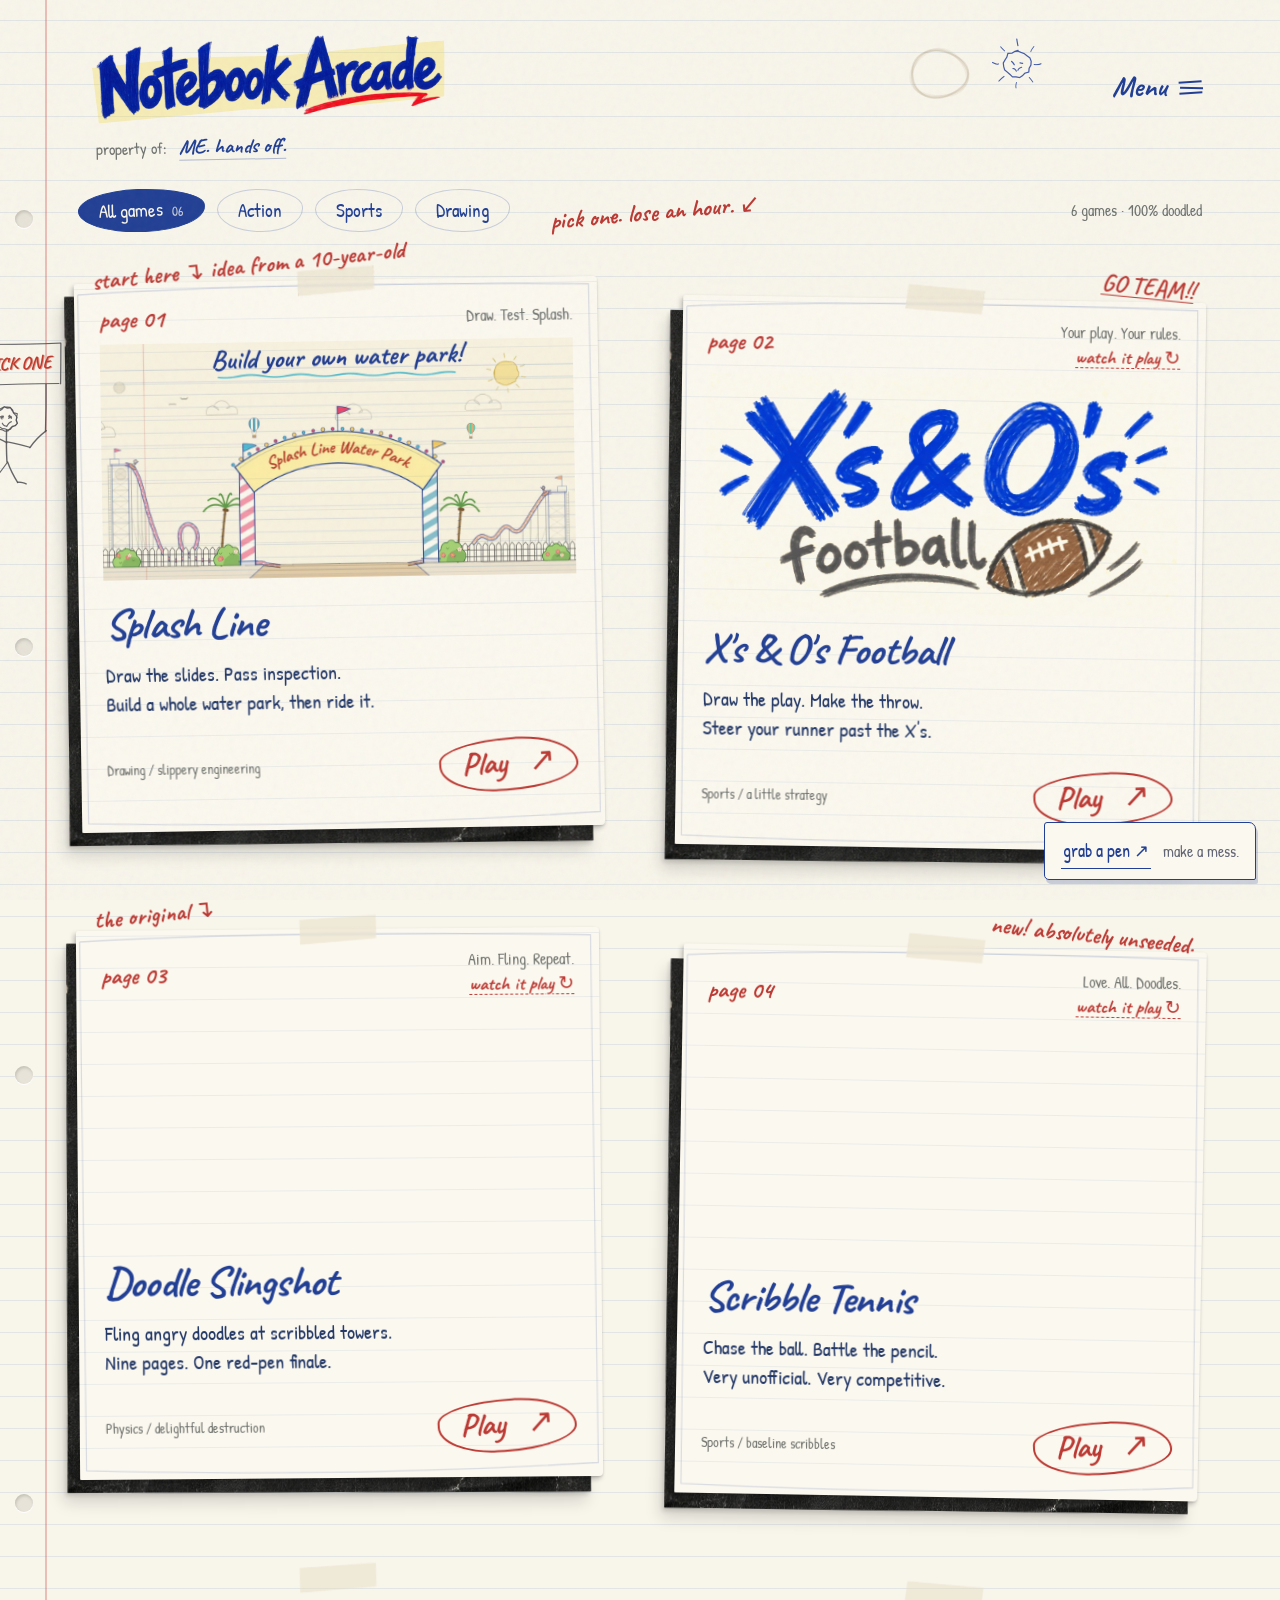
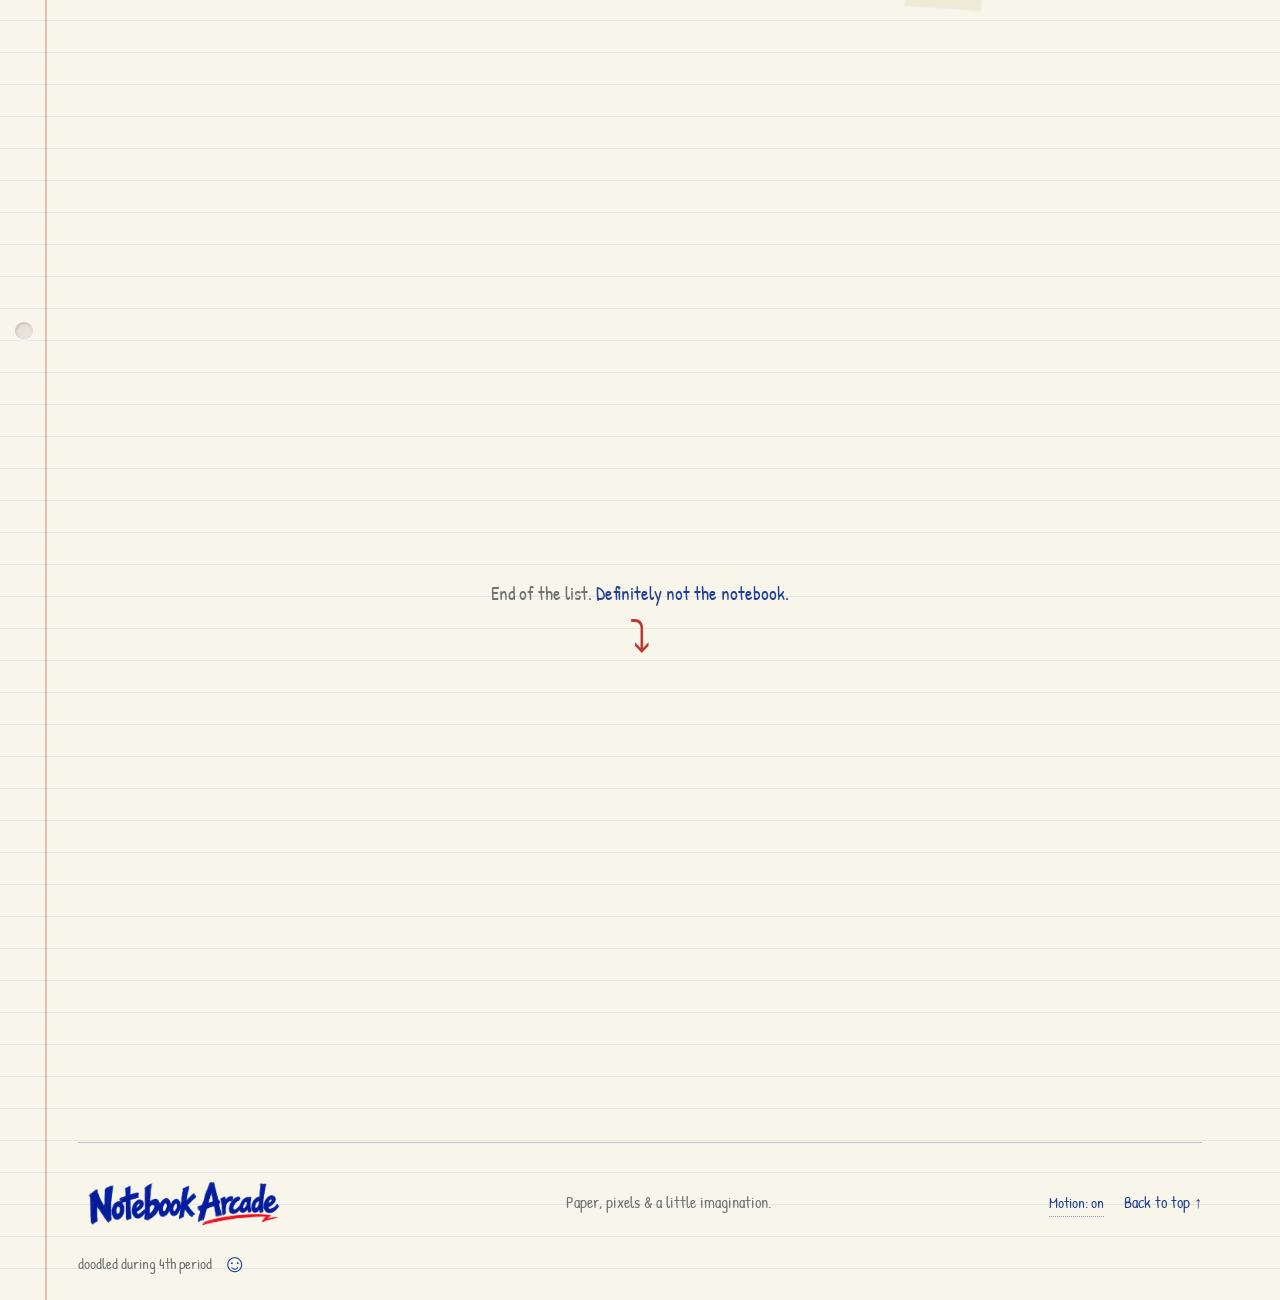
==== commit 6956b3c7: "Put Splash Line first and trim the arcade to six games Splash Line now opens the list beside X's & O" ====
--- a/index.html
+++ b/index.html
@@ -4,7 +4,7 @@
   <meta charset="utf-8">
   <meta name="viewport" content="width=device-width, initial-scale=1">
   <meta name="theme-color" content="#f8f5eb">
-  <meta name="description" content="A growing collection of hand-drawn browser games. Sling doodles, draw football plays, rally on the tennis court, step up to the ballpark, lob erasers at the pencils, and draw bridges that really bend.">
+  <meta name="description" content="A growing collection of hand-drawn browser games. Sling doodles, draw football plays, rally on the tennis court, step up to the ballpark, lob erasers at the pencils, and draw your own water park.">
   <title>Notebook Arcade — Small games. Big notebook energy.</title>
   <link rel="icon" type="image/svg+xml" href="data:image/svg+xml,%3Csvg xmlns='http://www.w3.org/2000/svg' viewBox='0 0 32 32'%3E%3Crect x='3' y='2' width='26' height='28' rx='2' fill='%23f8f5eb' stroke='%23213f94' stroke-width='2'/%3E%3Cpath d='M9 3v26' stroke='%23c33e36'/%3E%3Cpath d='M12 10h13M12 16h13M12 22h9' stroke='%23213f94' stroke-width='2'/%3E%3C/svg%3E">
   <link rel="preload" href="assets/fonts/caveat-bold.ttf" as="font" type="font/ttf" crossorigin>
@@ -36,12 +36,12 @@
       <section class="games-section" id="games" aria-label="Browser games">
         <canvas class="margin-fan" width="200" height="360" aria-hidden="true"></canvas>
         <span class="filter-scribble" aria-hidden="true">pick one. lose an hour. ↙</span>
-        <div class="collection-toolbar"><div class="filters" role="group" aria-label="Filter games"><button class="filter active" type="button" data-filter="all" aria-pressed="true">All games <span>08</span></button><button class="filter" type="button" data-filter="action" aria-pressed="false">Action</button><button class="filter" type="button" data-filter="sports" aria-pressed="false">Sports</button><button class="filter" type="button" data-filter="drawing" aria-pressed="false">Drawing</button></div><p class="collection-meta" id="game-count" aria-live="polite">8 games · 100% doodled</p></div>
+        <div class="collection-toolbar"><div class="filters" role="group" aria-label="Filter games"><button class="filter active" type="button" data-filter="all" aria-pressed="true">All games <span>06</span></button><button class="filter" type="button" data-filter="action" aria-pressed="false">Action</button><button class="filter" type="button" data-filter="sports" aria-pressed="false">Sports</button><button class="filter" type="button" data-filter="drawing" aria-pressed="false">Drawing</button></div><p class="collection-meta" id="game-count" aria-live="polite">6 games · 100% doodled</p></div>
         <div class="game-grid">
-          <article class="game-card reveal" data-preview="slingshot" data-category="action" style="--tilt:-.55deg">
-            <span class="card-scribble" aria-hidden="true">start here ↴</span><span class="tape" aria-hidden="true"></span><div class="card-meta"><span class="page-number">page 01</span><div class="card-notes"><span class="category">Aim. Fling. Repeat.</span><button class="preview-toggle" type="button" aria-pressed="false">watch it play ↻</button></div></div>
-            <a class="game-image-link" href="games/slingshot/index.html" tabindex="-1" aria-hidden="true"><div class="game-art slingshot-art"></div></a>
-            <div class="card-body"><h3><a href="games/slingshot/index.html">Doodle Slingshot</a></h3><p>Fling angry doodles at scribbled towers.<br>Nine pages. One red-pen finale.</p><div class="card-bottom"><span class="game-tag">Physics / delightful destruction</span><a class="play-button" href="games/slingshot/index.html" aria-label="Play Doodle Slingshot">Play <span aria-hidden="true">↗</span></a></div></div>
+          <article class="game-card reveal" data-category="drawing" style="--tilt:-.55deg">
+            <span class="card-scribble" aria-hidden="true">start here ↴ idea from a 10-year-old</span><span class="tape" aria-hidden="true"></span><div class="card-meta"><span class="page-number">page 01</span><div class="card-notes"><span class="category">Draw. Test. Splash.</span></div></div>
+            <a class="game-image-link" href="games/splash-line/index.html" tabindex="-1" aria-hidden="true"><div class="game-art" style="background:none"><img src="games/splash-line/card.webp" alt="" style="width:100%;height:100%;object-fit:cover;mix-blend-mode:multiply" loading="lazy"></div></a>
+            <div class="card-body"><h3><a href="games/splash-line/index.html">Splash Line</a></h3><p>Draw the slides. Pass inspection.<br>Build a whole water park, then ride it.</p><div class="card-bottom"><span class="game-tag">Drawing / slippery engineering</span><a class="play-button" href="games/splash-line/index.html" aria-label="Play Splash Line">Play <span aria-hidden="true">↗</span></a></div></div>
             <svg class="card-outline" viewBox="0 0 560 500" preserveAspectRatio="none" aria-hidden="true"><path pathLength="1" d="M4 10Q210 1 551 7L555 488Q293 500 7 492L4 10"/></svg>
           </article>
           <article class="game-card reveal" data-preview="football" data-category="sports" style="--tilt:.55deg">
@@ -50,40 +50,28 @@
             <div class="card-body"><h3><a href="games/xo-football/index.html">X's &amp; O's Football</a></h3><p>Draw the play. Make the throw.<br>Steer your runner past the X's.</p><div class="card-bottom"><span class="game-tag">Sports / a little strategy</span><a class="play-button" href="games/xo-football/index.html" aria-label="Play X's and O's Football">Play <span aria-hidden="true">↗</span></a></div></div>
             <svg class="card-outline" viewBox="0 0 560 500" preserveAspectRatio="none" aria-hidden="true"><path pathLength="1" d="M4 10Q210 1 551 7L555 488Q293 500 7 492L4 10"/></svg>
           </article>
-          <article class="game-card reveal" data-preview="tennis" data-category="sports" style="--tilt:-.8deg">
-            <span class="card-scribble" aria-hidden="true">new! absolutely unseeded.</span><span class="tape" aria-hidden="true"></span><div class="card-meta"><span class="page-number">page 03</span><div class="card-notes"><span class="category">Love. All. Doodles.</span><button class="preview-toggle" type="button" aria-pressed="false">watch it play ↻</button></div></div>
+          <article class="game-card reveal" data-preview="slingshot" data-category="action" style="--tilt:-.8deg">
+            <span class="card-scribble" aria-hidden="true">the original ↴</span><span class="tape" aria-hidden="true"></span><div class="card-meta"><span class="page-number">page 03</span><div class="card-notes"><span class="category">Aim. Fling. Repeat.</span><button class="preview-toggle" type="button" aria-pressed="false">watch it play ↻</button></div></div>
+            <a class="game-image-link" href="games/slingshot/index.html" tabindex="-1" aria-hidden="true"><div class="game-art slingshot-art"></div></a>
+            <div class="card-body"><h3><a href="games/slingshot/index.html">Doodle Slingshot</a></h3><p>Fling angry doodles at scribbled towers.<br>Nine pages. One red-pen finale.</p><div class="card-bottom"><span class="game-tag">Physics / delightful destruction</span><a class="play-button" href="games/slingshot/index.html" aria-label="Play Doodle Slingshot">Play <span aria-hidden="true">↗</span></a></div></div>
+            <svg class="card-outline" viewBox="0 0 560 500" preserveAspectRatio="none" aria-hidden="true"><path pathLength="1" d="M4 10Q210 1 551 7L555 488Q293 500 7 492L4 10"/></svg>
+          </article>
+          <article class="game-card reveal" data-preview="tennis" data-category="sports" style="--tilt:.7deg">
+            <span class="card-scribble" aria-hidden="true">new! absolutely unseeded.</span><span class="tape" aria-hidden="true"></span><div class="card-meta"><span class="page-number">page 04</span><div class="card-notes"><span class="category">Love. All. Doodles.</span><button class="preview-toggle" type="button" aria-pressed="false">watch it play ↻</button></div></div>
             <a class="game-image-link" href="games/tennis/index.html" tabindex="-1" aria-hidden="true"><div class="game-art tennis-art"></div></a>
             <div class="card-body"><h3><a href="games/tennis/index.html">Scribble Tennis</a></h3><p>Chase the ball. Battle the pencil.<br>Very unofficial. Very competitive.</p><div class="card-bottom"><span class="game-tag">Sports / baseline scribbles</span><a class="play-button" href="games/tennis/index.html" aria-label="Play Scribble Tennis">Play <span aria-hidden="true">↗</span></a></div></div>
             <svg class="card-outline" viewBox="0 0 560 500" preserveAspectRatio="none" aria-hidden="true"><path pathLength="1" d="M4 10Q210 1 551 7L555 488Q293 500 7 492L4 10"/></svg>
           </article>
           <article class="game-card reveal" data-preview="baseball" data-category="sports" style="--tilt:-.4deg">
-            <span class="card-scribble" aria-hidden="true">swing for the fences ↗</span><span class="tape" aria-hidden="true"></span><div class="card-meta"><span class="page-number">page 04</span><div class="card-notes"><span class="category">Swing for the margins.</span><button class="preview-toggle" type="button" aria-pressed="false">watch it play ↻</button></div></div>
+            <span class="card-scribble" aria-hidden="true">swing for the fences ↗</span><span class="tape" aria-hidden="true"></span><div class="card-meta"><span class="page-number">page 05</span><div class="card-notes"><span class="category">Swing for the margins.</span><button class="preview-toggle" type="button" aria-pressed="false">watch it play ↻</button></div></div>
             <a class="game-image-link" href="games/baseball/index.html" tabindex="-1" aria-hidden="true"><div class="game-art baseball-art"></div></a>
             <div class="card-body"><h3><a href="games/baseball/index.html">Doodle Ballpark</a></h3><p>Time your swing. Pick your pitches.<br>Three innings against the pencils.</p><div class="card-bottom"><span class="game-tag">Sports / big little home runs</span><a class="play-button" href="games/baseball/index.html" aria-label="Play Doodle Ballpark">Play <span aria-hidden="true">↗</span></a></div></div>
             <svg class="card-outline" viewBox="0 0 560 500" preserveAspectRatio="none" aria-hidden="true"><path pathLength="1" d="M4 10Q210 1 551 7L555 488Q293 500 7 492L4 10"/></svg>
           </article>
-          <article class="game-card reveal" data-preview="eraser" data-category="action" style="--tilt:.7deg">
-            <span class="card-scribble" aria-hidden="true">new! rub the pencil out ↘</span><span class="tape" aria-hidden="true"></span><div class="card-meta"><span class="page-number">page 05</span><div class="card-notes"><span class="category">Aim. Lob. Erase.</span><button class="preview-toggle" type="button" aria-pressed="false">watch it play ↻</button></div></div>
+          <article class="game-card reveal" data-preview="eraser" data-category="action" style="--tilt:.6deg">
+            <span class="card-scribble" aria-hidden="true">new! rub the pencil out ↘</span><span class="tape" aria-hidden="true"></span><div class="card-meta"><span class="page-number">page 06</span><div class="card-notes"><span class="category">Aim. Lob. Erase.</span><button class="preview-toggle" type="button" aria-pressed="false">watch it play ↻</button></div></div>
             <a class="game-image-link" href="games/eraser-war/index.html" tabindex="-1" aria-hidden="true"><div class="game-art eraser-art"></div></a>
             <div class="card-body"><h3><a href="games/eraser-war/index.html">Eraser War</a></h3><p>Lob erasers over scribbled hills.<br>Every hit rubs the ground out.</p><div class="card-bottom"><span class="game-tag">Artillery / mind the wind</span><a class="play-button" href="games/eraser-war/index.html" aria-label="Play Eraser War">Play <span aria-hidden="true">↗</span></a></div></div>
-            <svg class="card-outline" viewBox="0 0 560 500" preserveAspectRatio="none" aria-hidden="true"><path pathLength="1" d="M4 10Q210 1 551 7L555 488Q293 500 7 492L4 10"/></svg>
-          </article>
-          <article class="game-card reveal" data-preview="bridge" data-category="drawing" style="--tilt:-.7deg">
-            <span class="card-scribble" aria-hidden="true">new! your doodles do the work.</span><span class="tape" aria-hidden="true"></span><div class="card-meta"><span class="page-number">page 06</span><div class="card-notes"><span class="category">Draw. Test. Panic.</span><button class="preview-toggle" type="button" aria-pressed="false">watch it play ↻</button></div></div>
-            <a class="game-image-link" href="games/bridge/index.html" tabindex="-1" aria-hidden="true"><div class="game-art bridge-art"></div></a>
-            <div class="card-body"><h3><a href="games/bridge/index.html">Will It Hold?</a></h3><p>Your pencil strokes become a bridge.<br>The egg truck would like a second opinion.</p><div class="card-bottom"><span class="game-tag">Drawing / questionable engineering</span><a class="play-button" href="games/bridge/index.html" aria-label="Play Will It Hold">Play <span aria-hidden="true">↗</span></a></div></div>
-            <svg class="card-outline" viewBox="0 0 560 500" preserveAspectRatio="none" aria-hidden="true"><path pathLength="1" d="M4 10Q210 1 551 7L555 488Q293 500 7 492L4 10"/></svg>
-          </article>
-          <article class="game-card reveal" data-category="action" style="--tilt:.6deg">
-            <span class="card-scribble" aria-hidden="true">new! no hall pass required.</span><span class="tape" aria-hidden="true"></span><div class="card-meta"><span class="page-number">page 07</span><div class="card-notes"><span class="category">Made for the margins.</span></div></div>
-            <a class="game-image-link" href="games/margin-skater/index.html" tabindex="-1" aria-hidden="true"><div class="game-art" style="background:none"><img src="games/margin-skater/assets/coastal-doodles-v3.png" alt="" style="width:100%;height:100%;object-fit:cover;object-position:center 60%;mix-blend-mode:multiply" loading="lazy"></div></a>
-            <div class="card-body"><h3><a href="games/margin-skater/index.html">Margin Skater</a></h3><p>An endless afternoon on wheels.<br>Little hops. Sea air. No hurry.</p><div class="card-bottom"><span class="game-tag">Action / a relaxed sketchbook cruise</span><a class="play-button" href="games/margin-skater/index.html" aria-label="Play Margin Skater">Play <span aria-hidden="true">↗</span></a></div></div>
-            <svg class="card-outline" viewBox="0 0 560 500" preserveAspectRatio="none" aria-hidden="true"><path pathLength="1" d="M4 10Q210 1 551 7L555 488Q293 500 7 492L4 10"/></svg>
-          </article>
-          <article class="game-card reveal" data-category="drawing" style="--tilt:-.5deg">
-            <span class="card-scribble" aria-hidden="true">new! idea from a 10-year-old.</span><span class="tape" aria-hidden="true"></span><div class="card-meta"><span class="page-number">page 08</span><div class="card-notes"><span class="category">Draw. Test. Splash.</span></div></div>
-            <a class="game-image-link" href="games/splash-line/index.html" tabindex="-1" aria-hidden="true"><div class="game-art" style="background:none"><img src="games/splash-line/card.webp" alt="" style="width:100%;height:100%;object-fit:cover;mix-blend-mode:multiply" loading="lazy"></div></a>
-            <div class="card-body"><h3><a href="games/splash-line/index.html">Splash Line</a></h3><p>Draw the slides. Pass inspection.<br>Build a whole water park, then ride it.</p><div class="card-bottom"><span class="game-tag">Drawing / slippery engineering</span><a class="play-button" href="games/splash-line/index.html" aria-label="Play Splash Line">Play <span aria-hidden="true">↗</span></a></div></div>
             <svg class="card-outline" viewBox="0 0 560 500" preserveAspectRatio="none" aria-hidden="true"><path pathLength="1" d="M4 10Q210 1 551 7L555 488Q293 500 7 492L4 10"/></svg>
           </article>
         </div>
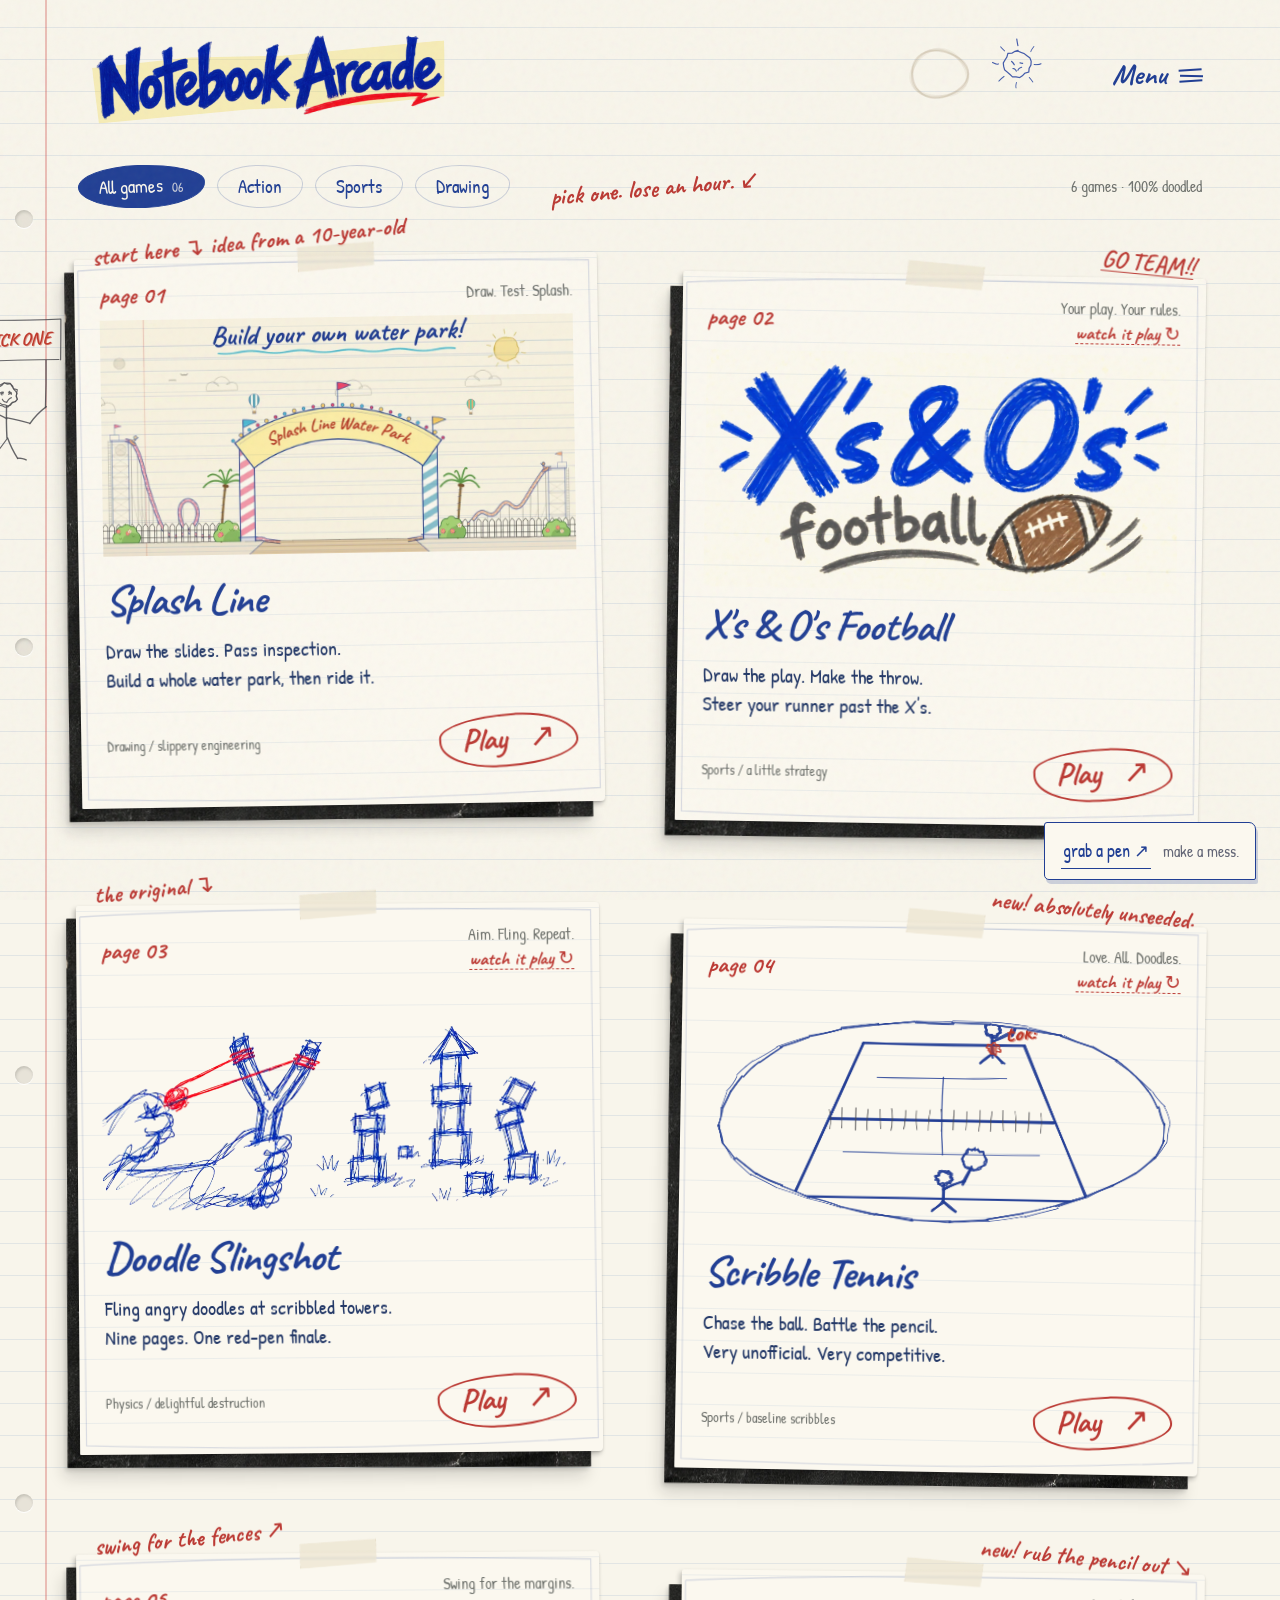
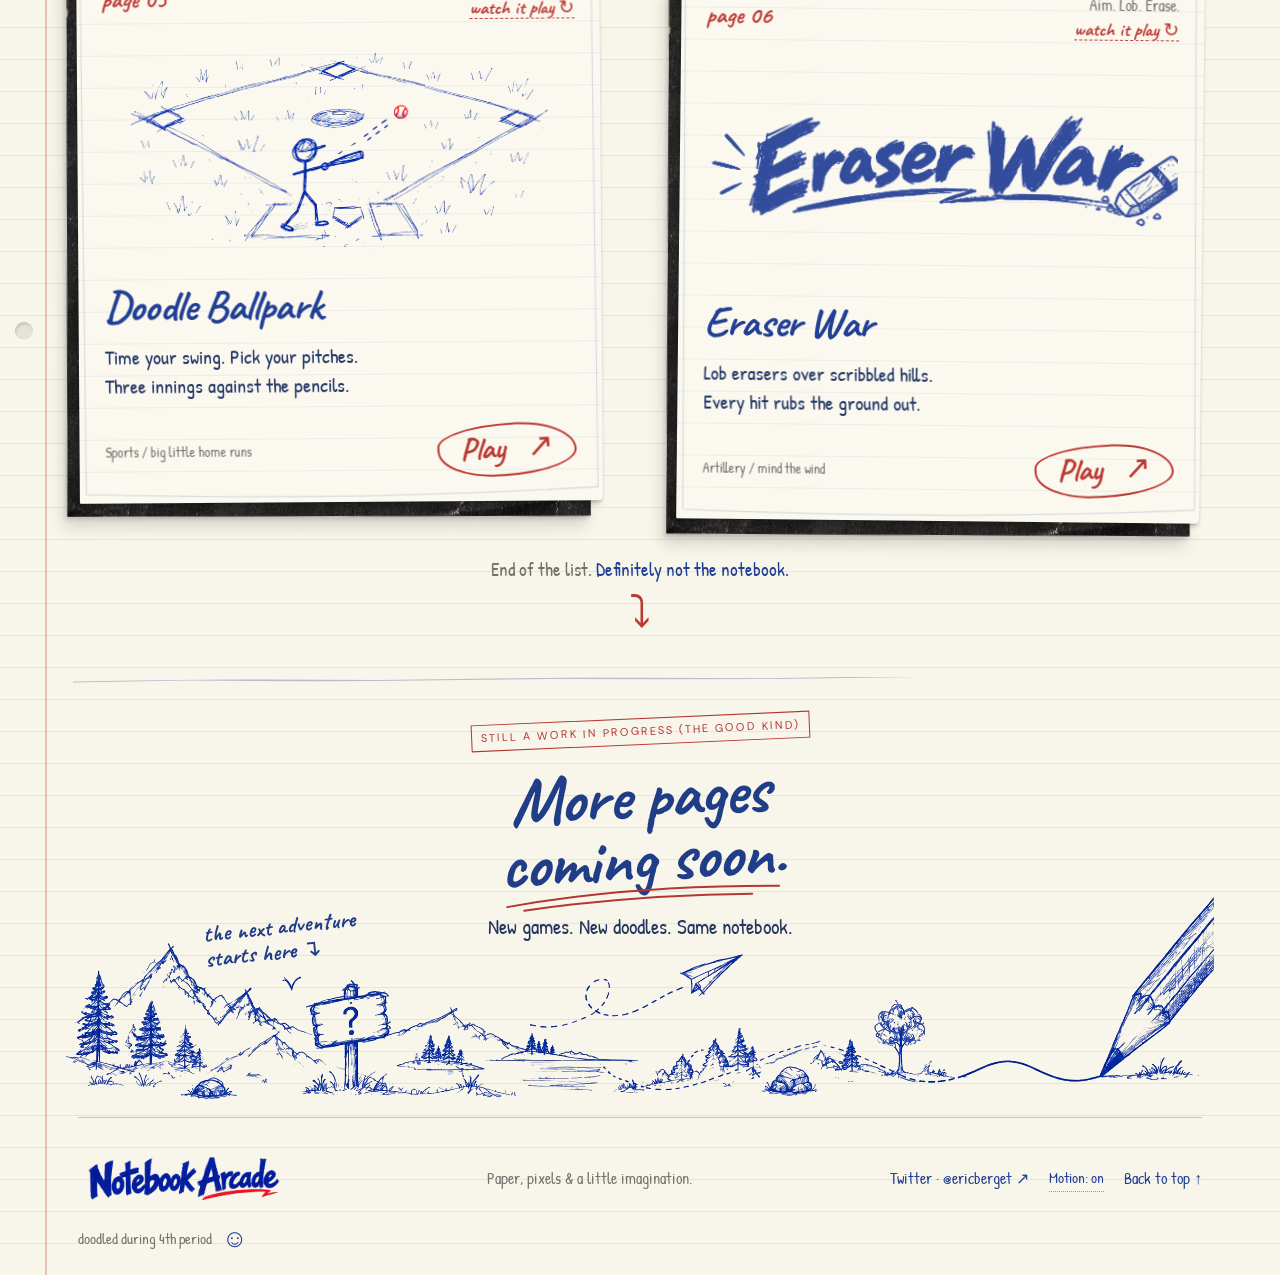
==== commit 30f91d56: "Add Twitter footer link and remove ownership note" ====
--- a/index.html
+++ b/index.html
@@ -25,7 +25,7 @@
   <div class="punch-holes" aria-hidden="true"><i></i><i></i><i></i><i></i><i></i></div>
   <div class="notebook" id="top">
     <header class="site-header">
-      <div class="brand-block"><h1><a class="wordmark" href="#top" aria-label="Notebook Arcade home"><img class="brand-logo" src="assets/notebook-arcade-wordmark-v2.webp" width="2172" height="724" alt="Notebook Arcade"></a></h1><p class="owner-note">property of: <span>ME. hands off.</span></p></div>
+      <div class="brand-block"><h1><a class="wordmark" href="#top" aria-label="Notebook Arcade home"><img class="brand-logo" src="assets/notebook-arcade-wordmark-v2.webp" width="2172" height="724" alt="Notebook Arcade"></a></h1></div>
       <canvas class="header-doodle" width="320" height="180" aria-hidden="true"></canvas>
       <details class="site-menu">
         <summary>Menu <span class="menu-lines" aria-hidden="true"></span></summary>
@@ -83,7 +83,7 @@
         <span class="footer-annotation" aria-hidden="true">the next adventure<br>starts here ↴</span>
       </section>
     </main>
-    <footer class="site-footer"><a class="wordmark" href="#top"><img class="brand-logo" src="assets/notebook-arcade-wordmark-v2.webp" width="2172" height="724" alt="Notebook Arcade"></a><p>Paper, pixels &amp; a little imagination.</p><div class="footer-controls"><button id="motion-toggle" type="button" aria-pressed="false">Motion: on</button><a href="#top">Back to top ↑</a></div></footer>
+    <footer class="site-footer"><a class="wordmark" href="#top"><img class="brand-logo" src="assets/notebook-arcade-wordmark-v2.webp" width="2172" height="724" alt="Notebook Arcade"></a><p>Paper, pixels &amp; a little imagination.</p><div class="footer-controls"><a href="https://x.com/ericberget" target="_blank" rel="noopener noreferrer">Twitter · @ericberget ↗</a><button id="motion-toggle" type="button" aria-pressed="false">Motion: on</button><a href="#top">Back to top ↑</a></div></footer>
     <p class="colophon">doodled during 4th period <span aria-hidden="true">☺</span></p>
   </div>
 </body>
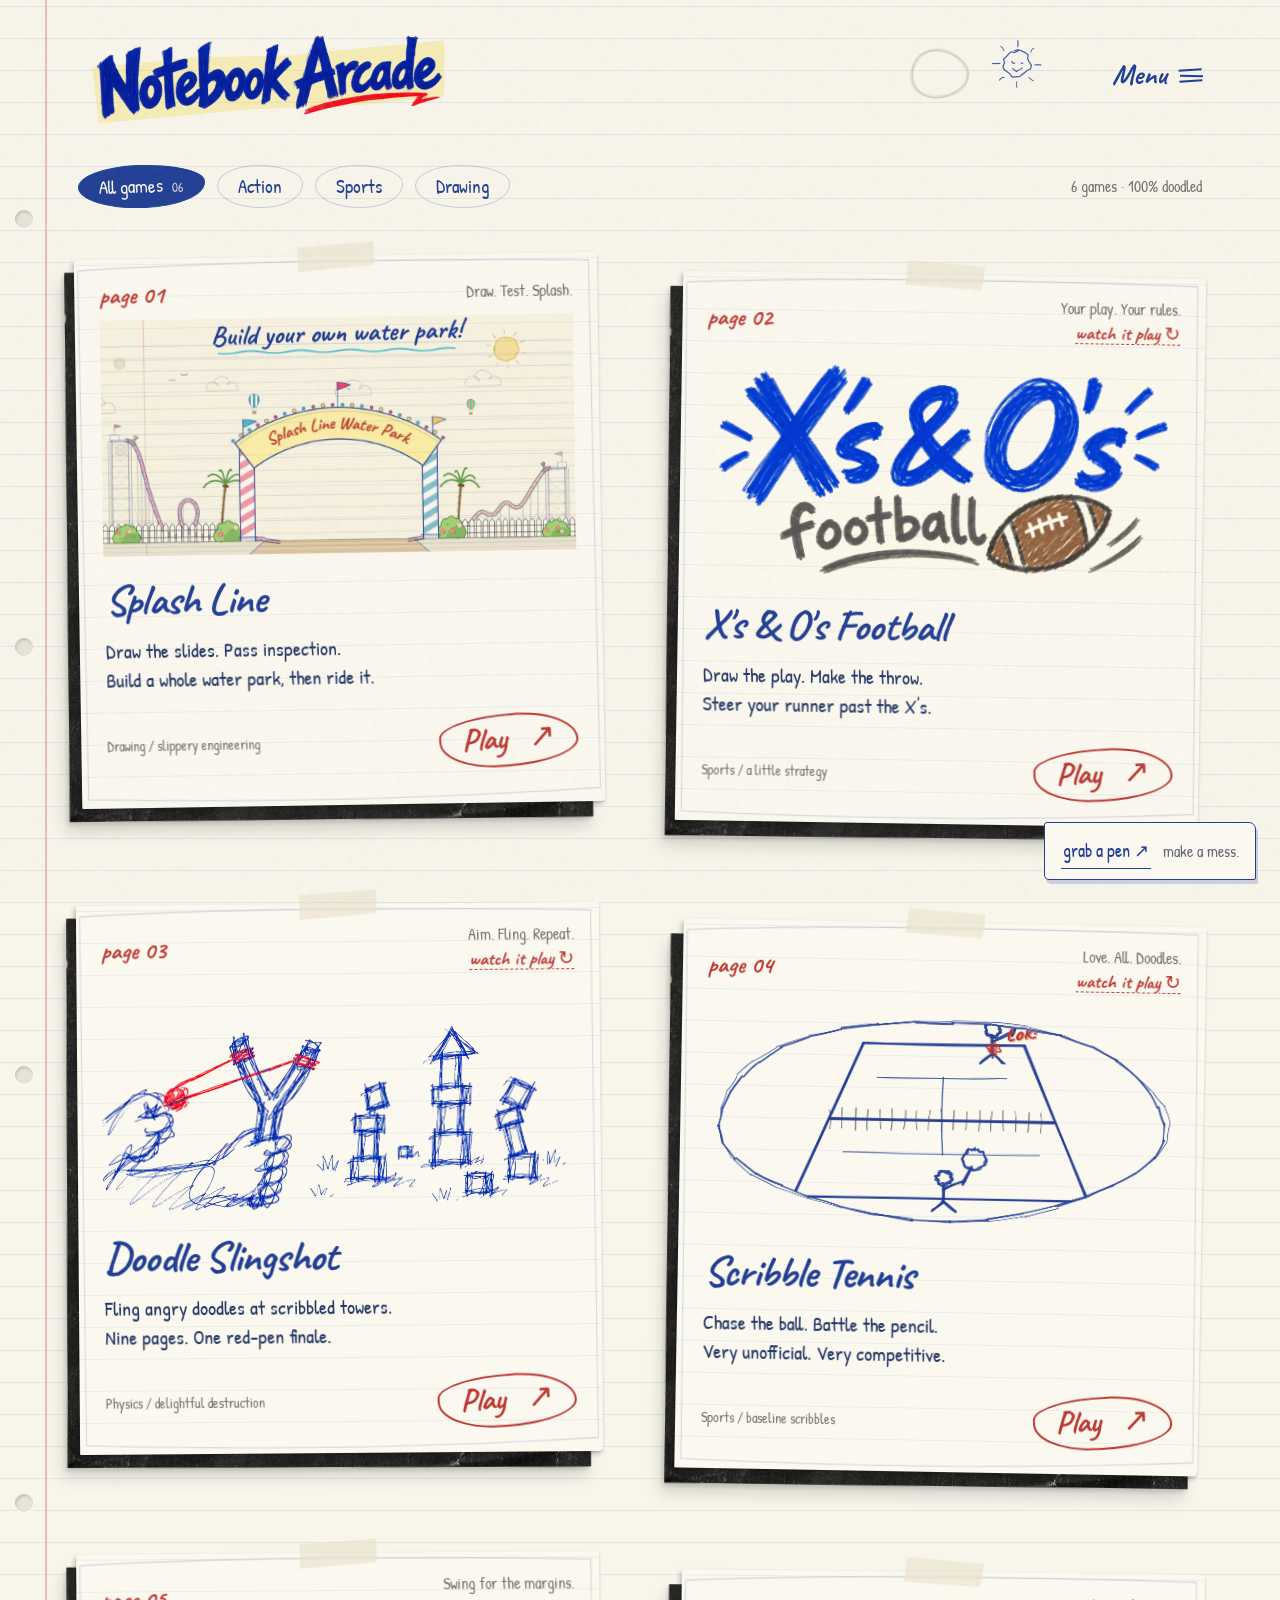
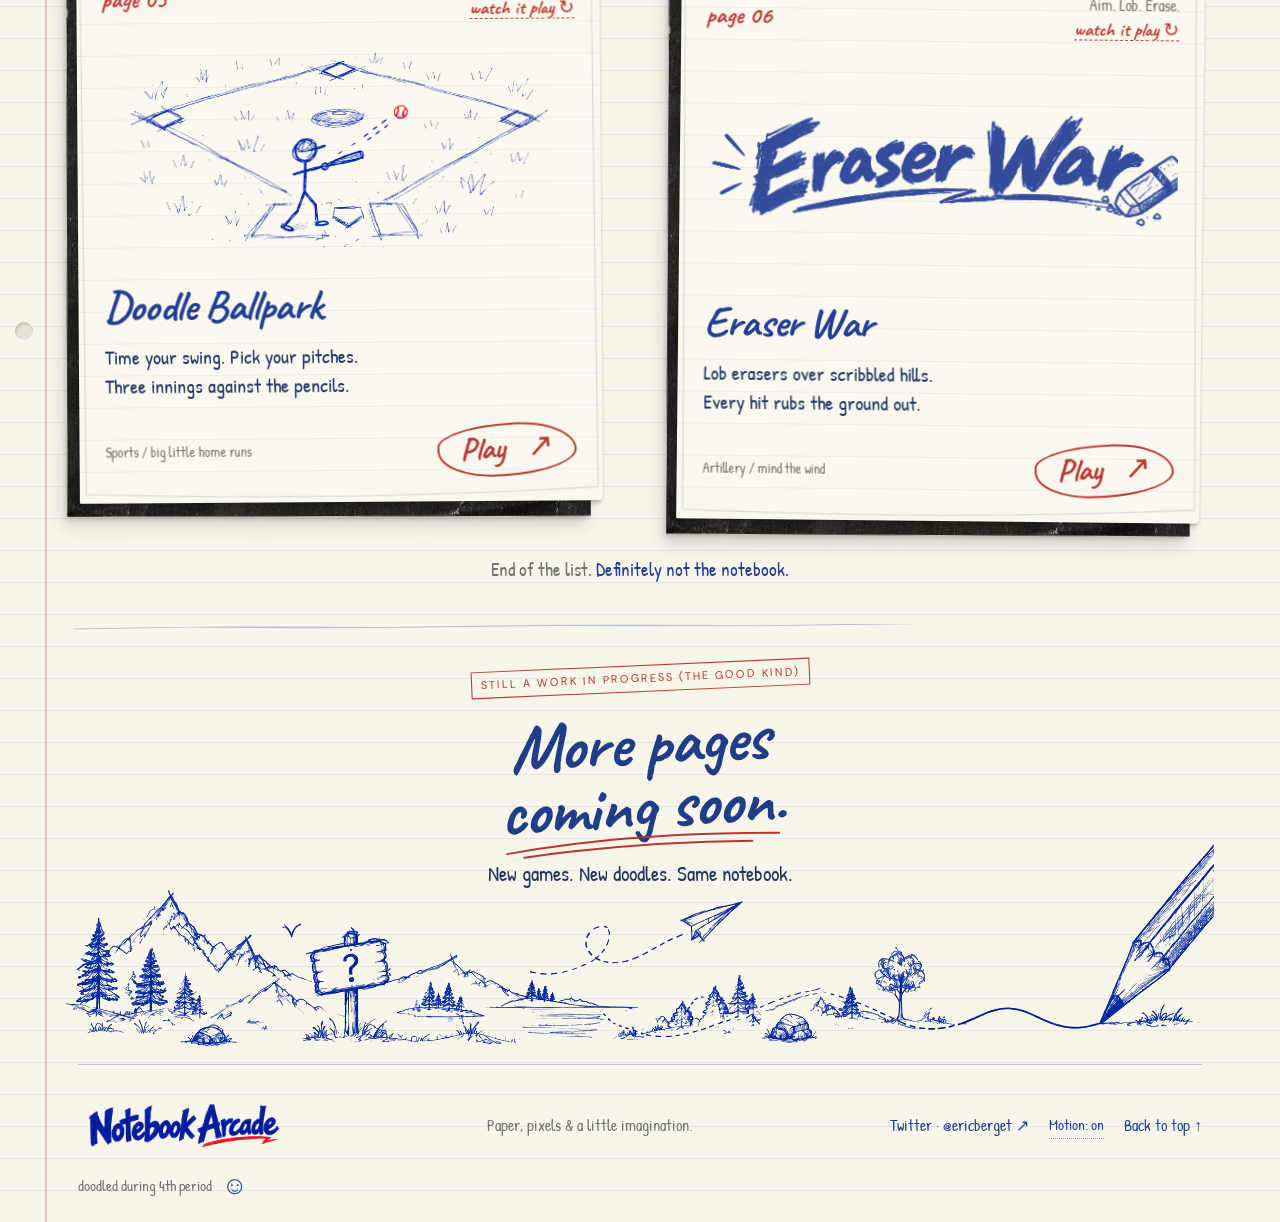
==== commit 32cb4ba2: "Remove decorative red notes from arcade homepage" ====
--- a/index.html
+++ b/index.html
@@ -34,53 +34,50 @@
     </header>
     <main>
       <section class="games-section" id="games" aria-label="Browser games">
-        <canvas class="margin-fan" width="200" height="360" aria-hidden="true"></canvas>
-        <span class="filter-scribble" aria-hidden="true">pick one. lose an hour. ↙</span>
         <div class="collection-toolbar"><div class="filters" role="group" aria-label="Filter games"><button class="filter active" type="button" data-filter="all" aria-pressed="true">All games <span>06</span></button><button class="filter" type="button" data-filter="action" aria-pressed="false">Action</button><button class="filter" type="button" data-filter="sports" aria-pressed="false">Sports</button><button class="filter" type="button" data-filter="drawing" aria-pressed="false">Drawing</button></div><p class="collection-meta" id="game-count" aria-live="polite">6 games · 100% doodled</p></div>
         <div class="game-grid">
           <article class="game-card reveal" data-category="drawing" style="--tilt:-.55deg">
-            <span class="card-scribble" aria-hidden="true">start here ↴ idea from a 10-year-old</span><span class="tape" aria-hidden="true"></span><div class="card-meta"><span class="page-number">page 01</span><div class="card-notes"><span class="category">Draw. Test. Splash.</span></div></div>
+            <span class="tape" aria-hidden="true"></span><div class="card-meta"><span class="page-number">page 01</span><div class="card-notes"><span class="category">Draw. Test. Splash.</span></div></div>
             <a class="game-image-link" href="games/splash-line/index.html" tabindex="-1" aria-hidden="true"><div class="game-art" style="background:none"><img src="games/splash-line/card.webp" alt="" style="width:100%;height:100%;object-fit:cover;mix-blend-mode:multiply" loading="lazy"></div></a>
             <div class="card-body"><h3><a href="games/splash-line/index.html">Splash Line</a></h3><p>Draw the slides. Pass inspection.<br>Build a whole water park, then ride it.</p><div class="card-bottom"><span class="game-tag">Drawing / slippery engineering</span><a class="play-button" href="games/splash-line/index.html" aria-label="Play Splash Line">Play <span aria-hidden="true">↗</span></a></div></div>
             <svg class="card-outline" viewBox="0 0 560 500" preserveAspectRatio="none" aria-hidden="true"><path pathLength="1" d="M4 10Q210 1 551 7L555 488Q293 500 7 492L4 10"/></svg>
           </article>
           <article class="game-card reveal" data-preview="football" data-category="sports" style="--tilt:.55deg">
-            <span class="card-scribble" aria-hidden="true">GO TEAM!!</span><span class="tape" aria-hidden="true"></span><div class="card-meta"><span class="page-number">page 02</span><div class="card-notes"><span class="category">Your play. Your rules.</span><button class="preview-toggle" type="button" aria-pressed="false">watch it play ↻</button></div></div>
+            <span class="tape" aria-hidden="true"></span><div class="card-meta"><span class="page-number">page 02</span><div class="card-notes"><span class="category">Your play. Your rules.</span><button class="preview-toggle" type="button" aria-pressed="false">watch it play ↻</button></div></div>
             <a class="game-image-link" href="games/xo-football/index.html" tabindex="-1" aria-hidden="true"><div class="game-art xo-art"></div></a>
             <div class="card-body"><h3><a href="games/xo-football/index.html">X's &amp; O's Football</a></h3><p>Draw the play. Make the throw.<br>Steer your runner past the X's.</p><div class="card-bottom"><span class="game-tag">Sports / a little strategy</span><a class="play-button" href="games/xo-football/index.html" aria-label="Play X's and O's Football">Play <span aria-hidden="true">↗</span></a></div></div>
             <svg class="card-outline" viewBox="0 0 560 500" preserveAspectRatio="none" aria-hidden="true"><path pathLength="1" d="M4 10Q210 1 551 7L555 488Q293 500 7 492L4 10"/></svg>
           </article>
           <article class="game-card reveal" data-preview="slingshot" data-category="action" style="--tilt:-.8deg">
-            <span class="card-scribble" aria-hidden="true">the original ↴</span><span class="tape" aria-hidden="true"></span><div class="card-meta"><span class="page-number">page 03</span><div class="card-notes"><span class="category">Aim. Fling. Repeat.</span><button class="preview-toggle" type="button" aria-pressed="false">watch it play ↻</button></div></div>
+            <span class="tape" aria-hidden="true"></span><div class="card-meta"><span class="page-number">page 03</span><div class="card-notes"><span class="category">Aim. Fling. Repeat.</span><button class="preview-toggle" type="button" aria-pressed="false">watch it play ↻</button></div></div>
             <a class="game-image-link" href="games/slingshot/index.html" tabindex="-1" aria-hidden="true"><div class="game-art slingshot-art"></div></a>
             <div class="card-body"><h3><a href="games/slingshot/index.html">Doodle Slingshot</a></h3><p>Fling angry doodles at scribbled towers.<br>Nine pages. One red-pen finale.</p><div class="card-bottom"><span class="game-tag">Physics / delightful destruction</span><a class="play-button" href="games/slingshot/index.html" aria-label="Play Doodle Slingshot">Play <span aria-hidden="true">↗</span></a></div></div>
             <svg class="card-outline" viewBox="0 0 560 500" preserveAspectRatio="none" aria-hidden="true"><path pathLength="1" d="M4 10Q210 1 551 7L555 488Q293 500 7 492L4 10"/></svg>
           </article>
           <article class="game-card reveal" data-preview="tennis" data-category="sports" style="--tilt:.7deg">
-            <span class="card-scribble" aria-hidden="true">new! absolutely unseeded.</span><span class="tape" aria-hidden="true"></span><div class="card-meta"><span class="page-number">page 04</span><div class="card-notes"><span class="category">Love. All. Doodles.</span><button class="preview-toggle" type="button" aria-pressed="false">watch it play ↻</button></div></div>
+            <span class="tape" aria-hidden="true"></span><div class="card-meta"><span class="page-number">page 04</span><div class="card-notes"><span class="category">Love. All. Doodles.</span><button class="preview-toggle" type="button" aria-pressed="false">watch it play ↻</button></div></div>
             <a class="game-image-link" href="games/tennis/index.html" tabindex="-1" aria-hidden="true"><div class="game-art tennis-art"></div></a>
             <div class="card-body"><h3><a href="games/tennis/index.html">Scribble Tennis</a></h3><p>Chase the ball. Battle the pencil.<br>Very unofficial. Very competitive.</p><div class="card-bottom"><span class="game-tag">Sports / baseline scribbles</span><a class="play-button" href="games/tennis/index.html" aria-label="Play Scribble Tennis">Play <span aria-hidden="true">↗</span></a></div></div>
             <svg class="card-outline" viewBox="0 0 560 500" preserveAspectRatio="none" aria-hidden="true"><path pathLength="1" d="M4 10Q210 1 551 7L555 488Q293 500 7 492L4 10"/></svg>
           </article>
           <article class="game-card reveal" data-preview="baseball" data-category="sports" style="--tilt:-.4deg">
-            <span class="card-scribble" aria-hidden="true">swing for the fences ↗</span><span class="tape" aria-hidden="true"></span><div class="card-meta"><span class="page-number">page 05</span><div class="card-notes"><span class="category">Swing for the margins.</span><button class="preview-toggle" type="button" aria-pressed="false">watch it play ↻</button></div></div>
+            <span class="tape" aria-hidden="true"></span><div class="card-meta"><span class="page-number">page 05</span><div class="card-notes"><span class="category">Swing for the margins.</span><button class="preview-toggle" type="button" aria-pressed="false">watch it play ↻</button></div></div>
             <a class="game-image-link" href="games/baseball/index.html" tabindex="-1" aria-hidden="true"><div class="game-art baseball-art"></div></a>
             <div class="card-body"><h3><a href="games/baseball/index.html">Doodle Ballpark</a></h3><p>Time your swing. Pick your pitches.<br>Three innings against the pencils.</p><div class="card-bottom"><span class="game-tag">Sports / big little home runs</span><a class="play-button" href="games/baseball/index.html" aria-label="Play Doodle Ballpark">Play <span aria-hidden="true">↗</span></a></div></div>
             <svg class="card-outline" viewBox="0 0 560 500" preserveAspectRatio="none" aria-hidden="true"><path pathLength="1" d="M4 10Q210 1 551 7L555 488Q293 500 7 492L4 10"/></svg>
           </article>
           <article class="game-card reveal" data-preview="eraser" data-category="action" style="--tilt:.6deg">
-            <span class="card-scribble" aria-hidden="true">new! rub the pencil out ↘</span><span class="tape" aria-hidden="true"></span><div class="card-meta"><span class="page-number">page 06</span><div class="card-notes"><span class="category">Aim. Lob. Erase.</span><button class="preview-toggle" type="button" aria-pressed="false">watch it play ↻</button></div></div>
+            <span class="tape" aria-hidden="true"></span><div class="card-meta"><span class="page-number">page 06</span><div class="card-notes"><span class="category">Aim. Lob. Erase.</span><button class="preview-toggle" type="button" aria-pressed="false">watch it play ↻</button></div></div>
             <a class="game-image-link" href="games/eraser-war/index.html" tabindex="-1" aria-hidden="true"><div class="game-art eraser-art"></div></a>
             <div class="card-body"><h3><a href="games/eraser-war/index.html">Eraser War</a></h3><p>Lob erasers over scribbled hills.<br>Every hit rubs the ground out.</p><div class="card-bottom"><span class="game-tag">Artillery / mind the wind</span><a class="play-button" href="games/eraser-war/index.html" aria-label="Play Eraser War">Play <span aria-hidden="true">↗</span></a></div></div>
             <svg class="card-outline" viewBox="0 0 560 500" preserveAspectRatio="none" aria-hidden="true"><path pathLength="1" d="M4 10Q210 1 551 7L555 488Q293 500 7 492L4 10"/></svg>
           </article>
         </div>
-        <p class="after-games">End of the list. <span>Definitely not the notebook.</span><span class="little-arrow" aria-hidden="true">⤵</span></p>
+        <p class="after-games">End of the list. <span>Definitely not the notebook.</span></p>
       </section>
       <section class="next-page reveal" id="next-page" aria-labelledby="next-title">
         <div class="next-copy"><span class="eyebrow">STILL A WORK IN PROGRESS (THE GOOD KIND)</span><h2 id="next-title">More pages<br><span>coming soon.</span><svg class="underline" viewBox="0 0 440 35" aria-hidden="true"><path pathLength="1" d="M8 23Q194 -1 429 12M34 30Q206 14 387 22"/></svg></h2><p>New games. New doodles. Same notebook.</p></div>
         <img class="footer-art" src="assets/footer.webp" width="2172" height="724" loading="lazy" alt="A doodled mountain landscape becomes a pencil line, with a paper plane heading toward the next adventure.">
-        <span class="footer-annotation" aria-hidden="true">the next adventure<br>starts here ↴</span>
       </section>
     </main>
     <footer class="site-footer"><a class="wordmark" href="#top"><img class="brand-logo" src="assets/notebook-arcade-wordmark-v2.webp" width="2172" height="724" alt="Notebook Arcade"></a><p>Paper, pixels &amp; a little imagination.</p><div class="footer-controls"><a href="https://x.com/ericberget" target="_blank" rel="noopener noreferrer">Twitter · @ericberget ↗</a><button id="motion-toggle" type="button" aria-pressed="false">Motion: on</button><a href="#top">Back to top ↑</a></div></footer>
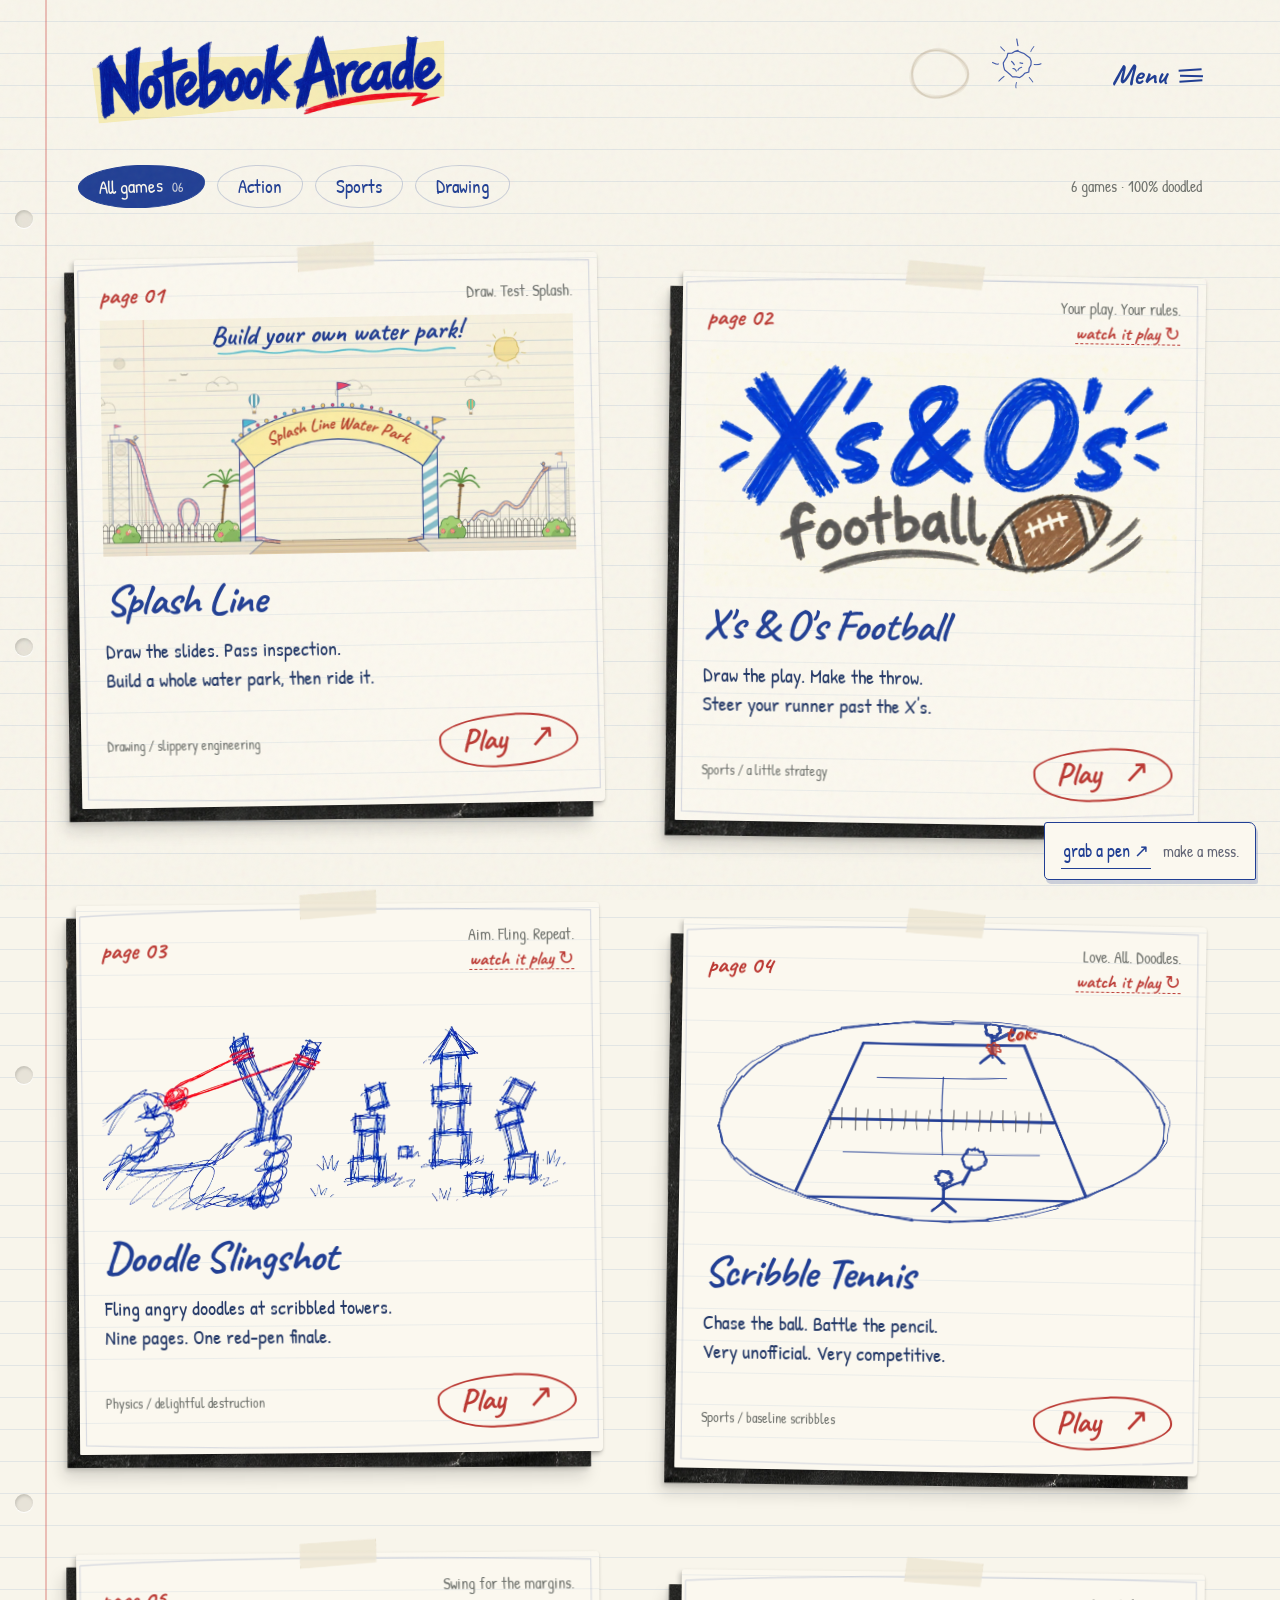
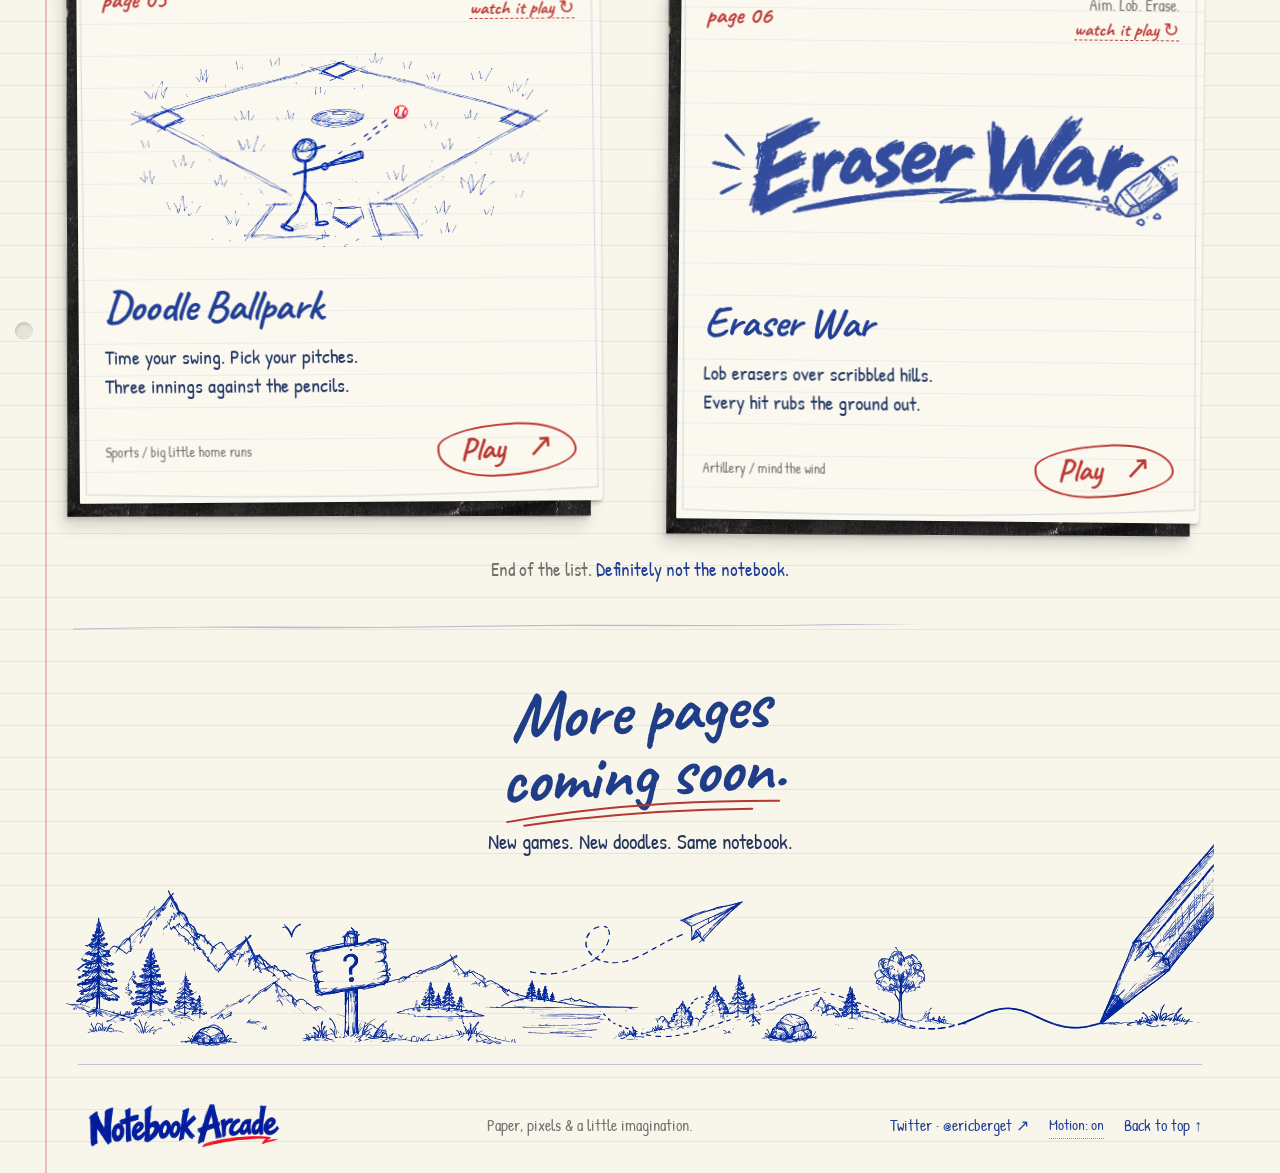
==== commit a5eec8ee: "Add Twitter menu link and simplify arcade footer copy" ====
--- a/index.html
+++ b/index.html
@@ -29,7 +29,7 @@
       <canvas class="header-doodle" width="320" height="180" aria-hidden="true"></canvas>
       <details class="site-menu">
         <summary>Menu <span class="menu-lines" aria-hidden="true"></span></summary>
-        <nav aria-label="Main navigation"><a href="#games">The games</a><a href="#next-page">What's next?</a></nav>
+        <nav aria-label="Main navigation"><a href="#games">The games</a><a href="#next-page">What's next?</a><a href="https://x.com/ericberget" target="_blank" rel="noopener noreferrer">Follow me on Twitter ↗</a></nav>
       </details>
     </header>
     <main>
@@ -76,12 +76,11 @@
         <p class="after-games">End of the list. <span>Definitely not the notebook.</span></p>
       </section>
       <section class="next-page reveal" id="next-page" aria-labelledby="next-title">
-        <div class="next-copy"><span class="eyebrow">STILL A WORK IN PROGRESS (THE GOOD KIND)</span><h2 id="next-title">More pages<br><span>coming soon.</span><svg class="underline" viewBox="0 0 440 35" aria-hidden="true"><path pathLength="1" d="M8 23Q194 -1 429 12M34 30Q206 14 387 22"/></svg></h2><p>New games. New doodles. Same notebook.</p></div>
+        <div class="next-copy"><h2 id="next-title">More pages<br><span>coming soon.</span><svg class="underline" viewBox="0 0 440 35" aria-hidden="true"><path pathLength="1" d="M8 23Q194 -1 429 12M34 30Q206 14 387 22"/></svg></h2><p>New games. New doodles. Same notebook.</p></div>
         <img class="footer-art" src="assets/footer.webp" width="2172" height="724" loading="lazy" alt="A doodled mountain landscape becomes a pencil line, with a paper plane heading toward the next adventure.">
       </section>
     </main>
     <footer class="site-footer"><a class="wordmark" href="#top"><img class="brand-logo" src="assets/notebook-arcade-wordmark-v2.webp" width="2172" height="724" alt="Notebook Arcade"></a><p>Paper, pixels &amp; a little imagination.</p><div class="footer-controls"><a href="https://x.com/ericberget" target="_blank" rel="noopener noreferrer">Twitter · @ericberget ↗</a><button id="motion-toggle" type="button" aria-pressed="false">Motion: on</button><a href="#top">Back to top ↑</a></div></footer>
-    <p class="colophon">doodled during 4th period <span aria-hidden="true">☺</span></p>
   </div>
 </body>
 </html>
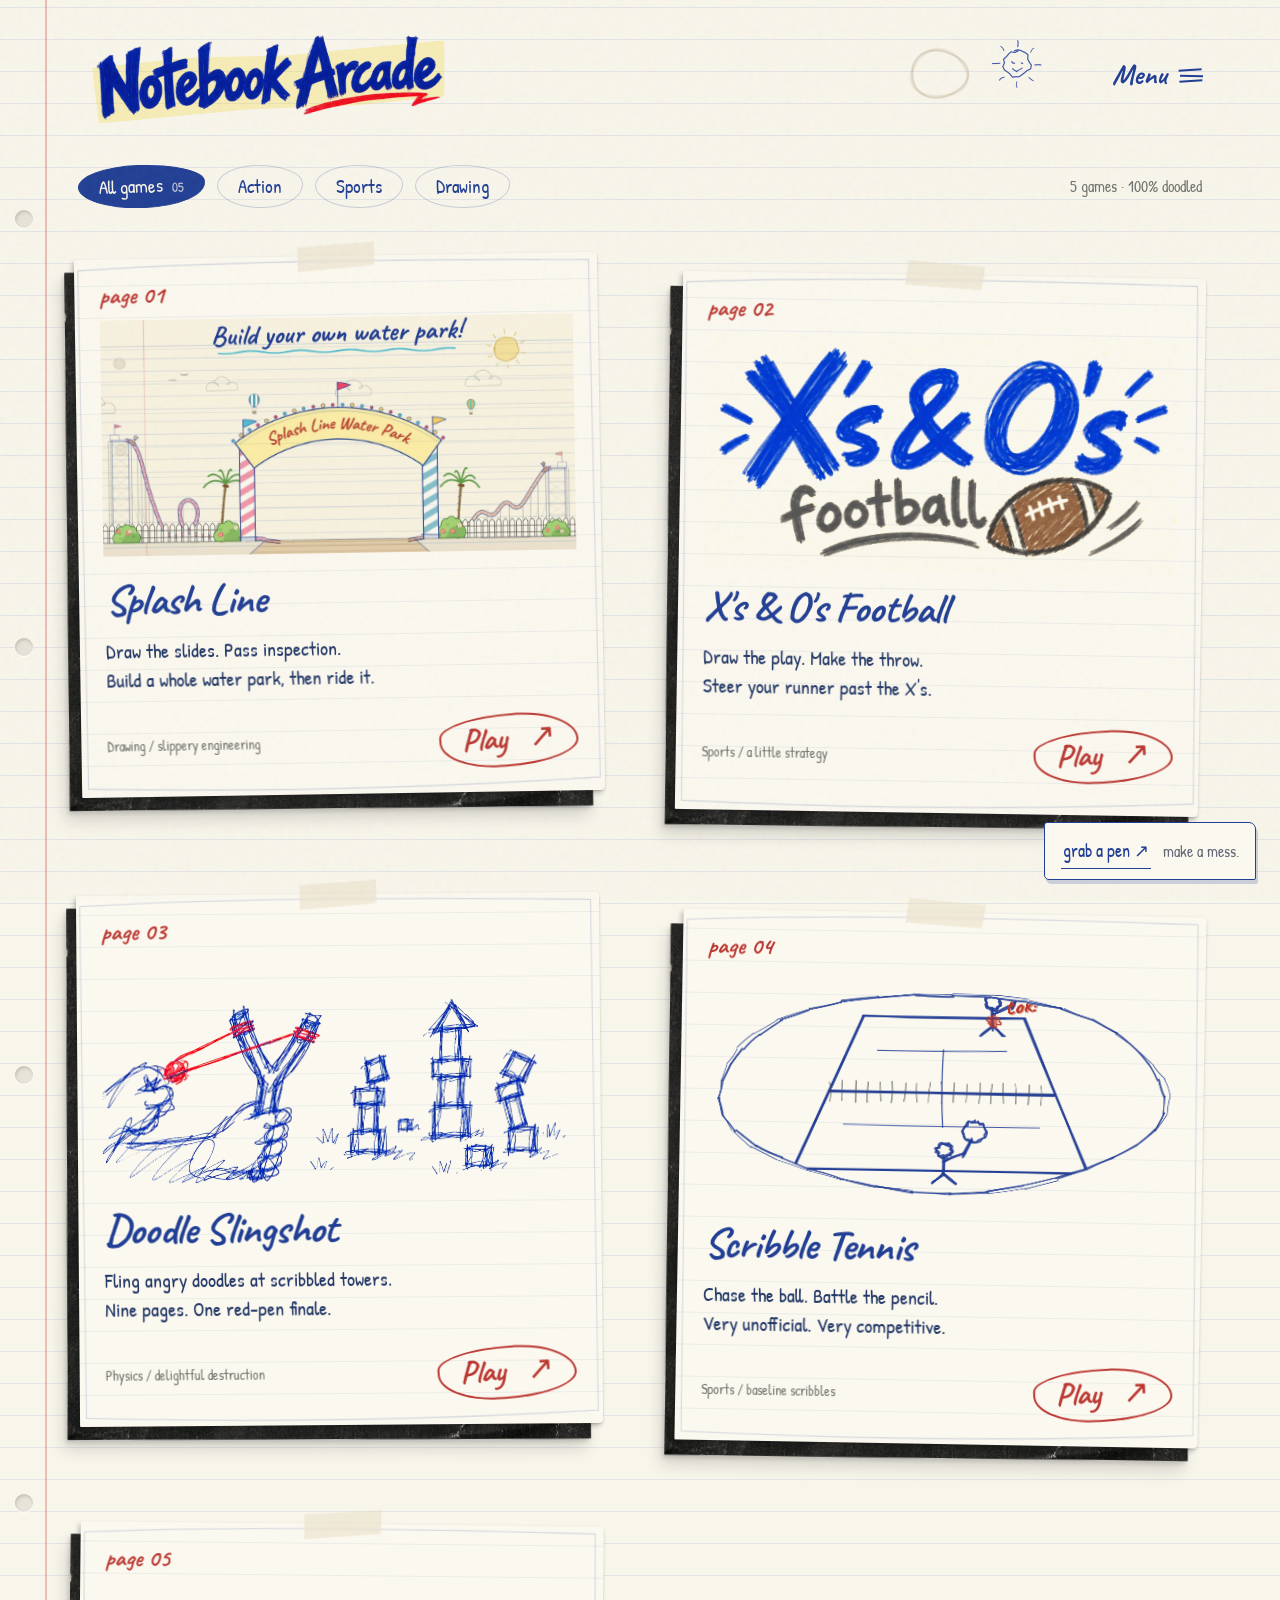
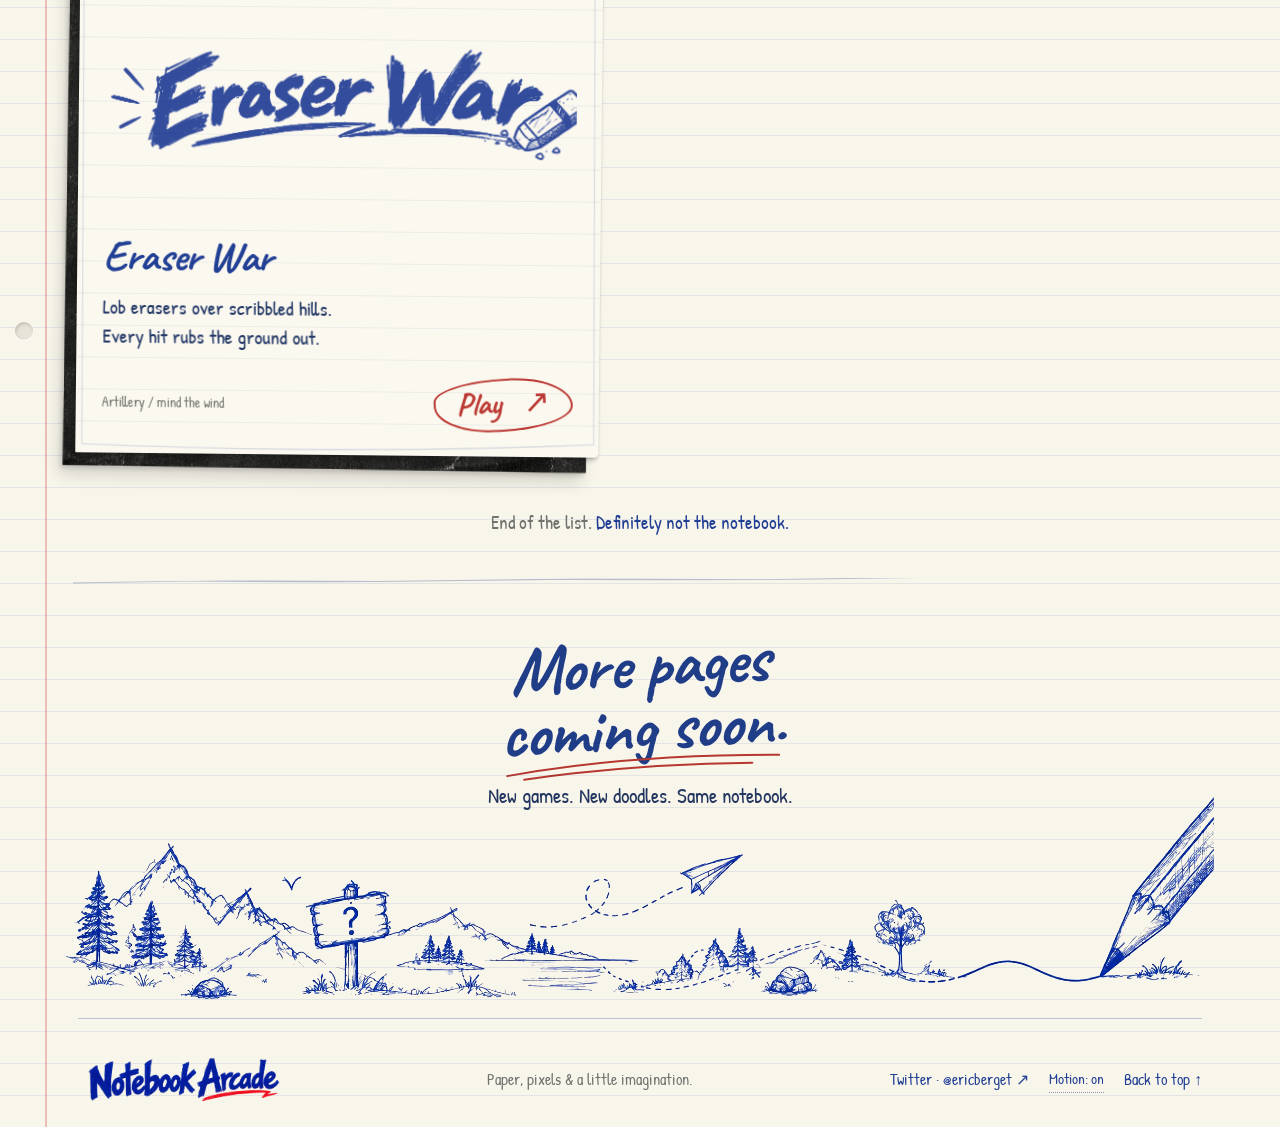
==== commit 8f35ce1f: "Simplify arcade cards and make Eraser War easier" ====
--- a/index.html
+++ b/index.html
@@ -4,7 +4,7 @@
   <meta charset="utf-8">
   <meta name="viewport" content="width=device-width, initial-scale=1">
   <meta name="theme-color" content="#f8f5eb">
-  <meta name="description" content="A growing collection of hand-drawn browser games. Sling doodles, draw football plays, rally on the tennis court, step up to the ballpark, lob erasers at the pencils, and draw your own water park.">
+  <meta name="description" content="A growing collection of hand-drawn browser games. Sling doodles, draw football plays, rally on the tennis court, lob erasers at the pencils, and draw your own water park.">
   <title>Notebook Arcade — Small games. Big notebook energy.</title>
   <link rel="icon" type="image/svg+xml" href="data:image/svg+xml,%3Csvg xmlns='http://www.w3.org/2000/svg' viewBox='0 0 32 32'%3E%3Crect x='3' y='2' width='26' height='28' rx='2' fill='%23f8f5eb' stroke='%23213f94' stroke-width='2'/%3E%3Cpath d='M9 3v26' stroke='%23c33e36'/%3E%3Cpath d='M12 10h13M12 16h13M12 22h9' stroke='%23213f94' stroke-width='2'/%3E%3C/svg%3E">
   <link rel="preload" href="assets/fonts/caveat-bold.ttf" as="font" type="font/ttf" crossorigin>
@@ -14,7 +14,7 @@
   <link rel="stylesheet" href="doodles.css?v=github-sync-1">
   <script src="app.js?v=bridge-2" defer></script>
   <script src="shared/ink.js" defer></script>
-  <script src="doodles.js?v=github-sync-1" defer></script>
+  <script src="doodles.js?v=clean-cards-1" defer></script>
   <link rel="stylesheet" href="home-pen.css">
   <script src="home-pen.js" defer></script>
 </head>
@@ -34,40 +34,34 @@
     </header>
     <main>
       <section class="games-section" id="games" aria-label="Browser games">
-        <div class="collection-toolbar"><div class="filters" role="group" aria-label="Filter games"><button class="filter active" type="button" data-filter="all" aria-pressed="true">All games <span>06</span></button><button class="filter" type="button" data-filter="action" aria-pressed="false">Action</button><button class="filter" type="button" data-filter="sports" aria-pressed="false">Sports</button><button class="filter" type="button" data-filter="drawing" aria-pressed="false">Drawing</button></div><p class="collection-meta" id="game-count" aria-live="polite">6 games · 100% doodled</p></div>
+        <div class="collection-toolbar"><div class="filters" role="group" aria-label="Filter games"><button class="filter active" type="button" data-filter="all" aria-pressed="true">All games <span>05</span></button><button class="filter" type="button" data-filter="action" aria-pressed="false">Action</button><button class="filter" type="button" data-filter="sports" aria-pressed="false">Sports</button><button class="filter" type="button" data-filter="drawing" aria-pressed="false">Drawing</button></div><p class="collection-meta" id="game-count" aria-live="polite">5 games · 100% doodled</p></div>
         <div class="game-grid">
           <article class="game-card reveal" data-category="drawing" style="--tilt:-.55deg">
-            <span class="tape" aria-hidden="true"></span><div class="card-meta"><span class="page-number">page 01</span><div class="card-notes"><span class="category">Draw. Test. Splash.</span></div></div>
+            <span class="tape" aria-hidden="true"></span><div class="card-meta"><span class="page-number">page 01</span></div>
             <a class="game-image-link" href="games/splash-line/index.html" tabindex="-1" aria-hidden="true"><div class="game-art" style="background:none"><img src="games/splash-line/card.webp" alt="" style="width:100%;height:100%;object-fit:cover;mix-blend-mode:multiply" loading="lazy"></div></a>
             <div class="card-body"><h3><a href="games/splash-line/index.html">Splash Line</a></h3><p>Draw the slides. Pass inspection.<br>Build a whole water park, then ride it.</p><div class="card-bottom"><span class="game-tag">Drawing / slippery engineering</span><a class="play-button" href="games/splash-line/index.html" aria-label="Play Splash Line">Play <span aria-hidden="true">↗</span></a></div></div>
             <svg class="card-outline" viewBox="0 0 560 500" preserveAspectRatio="none" aria-hidden="true"><path pathLength="1" d="M4 10Q210 1 551 7L555 488Q293 500 7 492L4 10"/></svg>
           </article>
           <article class="game-card reveal" data-preview="football" data-category="sports" style="--tilt:.55deg">
-            <span class="tape" aria-hidden="true"></span><div class="card-meta"><span class="page-number">page 02</span><div class="card-notes"><span class="category">Your play. Your rules.</span><button class="preview-toggle" type="button" aria-pressed="false">watch it play ↻</button></div></div>
+            <span class="tape" aria-hidden="true"></span><div class="card-meta"><span class="page-number">page 02</span></div>
             <a class="game-image-link" href="games/xo-football/index.html" tabindex="-1" aria-hidden="true"><div class="game-art xo-art"></div></a>
             <div class="card-body"><h3><a href="games/xo-football/index.html">X's &amp; O's Football</a></h3><p>Draw the play. Make the throw.<br>Steer your runner past the X's.</p><div class="card-bottom"><span class="game-tag">Sports / a little strategy</span><a class="play-button" href="games/xo-football/index.html" aria-label="Play X's and O's Football">Play <span aria-hidden="true">↗</span></a></div></div>
             <svg class="card-outline" viewBox="0 0 560 500" preserveAspectRatio="none" aria-hidden="true"><path pathLength="1" d="M4 10Q210 1 551 7L555 488Q293 500 7 492L4 10"/></svg>
           </article>
           <article class="game-card reveal" data-preview="slingshot" data-category="action" style="--tilt:-.8deg">
-            <span class="tape" aria-hidden="true"></span><div class="card-meta"><span class="page-number">page 03</span><div class="card-notes"><span class="category">Aim. Fling. Repeat.</span><button class="preview-toggle" type="button" aria-pressed="false">watch it play ↻</button></div></div>
+            <span class="tape" aria-hidden="true"></span><div class="card-meta"><span class="page-number">page 03</span></div>
             <a class="game-image-link" href="games/slingshot/index.html" tabindex="-1" aria-hidden="true"><div class="game-art slingshot-art"></div></a>
             <div class="card-body"><h3><a href="games/slingshot/index.html">Doodle Slingshot</a></h3><p>Fling angry doodles at scribbled towers.<br>Nine pages. One red-pen finale.</p><div class="card-bottom"><span class="game-tag">Physics / delightful destruction</span><a class="play-button" href="games/slingshot/index.html" aria-label="Play Doodle Slingshot">Play <span aria-hidden="true">↗</span></a></div></div>
             <svg class="card-outline" viewBox="0 0 560 500" preserveAspectRatio="none" aria-hidden="true"><path pathLength="1" d="M4 10Q210 1 551 7L555 488Q293 500 7 492L4 10"/></svg>
           </article>
           <article class="game-card reveal" data-preview="tennis" data-category="sports" style="--tilt:.7deg">
-            <span class="tape" aria-hidden="true"></span><div class="card-meta"><span class="page-number">page 04</span><div class="card-notes"><span class="category">Love. All. Doodles.</span><button class="preview-toggle" type="button" aria-pressed="false">watch it play ↻</button></div></div>
+            <span class="tape" aria-hidden="true"></span><div class="card-meta"><span class="page-number">page 04</span></div>
             <a class="game-image-link" href="games/tennis/index.html" tabindex="-1" aria-hidden="true"><div class="game-art tennis-art"></div></a>
             <div class="card-body"><h3><a href="games/tennis/index.html">Scribble Tennis</a></h3><p>Chase the ball. Battle the pencil.<br>Very unofficial. Very competitive.</p><div class="card-bottom"><span class="game-tag">Sports / baseline scribbles</span><a class="play-button" href="games/tennis/index.html" aria-label="Play Scribble Tennis">Play <span aria-hidden="true">↗</span></a></div></div>
             <svg class="card-outline" viewBox="0 0 560 500" preserveAspectRatio="none" aria-hidden="true"><path pathLength="1" d="M4 10Q210 1 551 7L555 488Q293 500 7 492L4 10"/></svg>
           </article>
-          <article class="game-card reveal" data-preview="baseball" data-category="sports" style="--tilt:-.4deg">
-            <span class="tape" aria-hidden="true"></span><div class="card-meta"><span class="page-number">page 05</span><div class="card-notes"><span class="category">Swing for the margins.</span><button class="preview-toggle" type="button" aria-pressed="false">watch it play ↻</button></div></div>
-            <a class="game-image-link" href="games/baseball/index.html" tabindex="-1" aria-hidden="true"><div class="game-art baseball-art"></div></a>
-            <div class="card-body"><h3><a href="games/baseball/index.html">Doodle Ballpark</a></h3><p>Time your swing. Pick your pitches.<br>Three innings against the pencils.</p><div class="card-bottom"><span class="game-tag">Sports / big little home runs</span><a class="play-button" href="games/baseball/index.html" aria-label="Play Doodle Ballpark">Play <span aria-hidden="true">↗</span></a></div></div>
-            <svg class="card-outline" viewBox="0 0 560 500" preserveAspectRatio="none" aria-hidden="true"><path pathLength="1" d="M4 10Q210 1 551 7L555 488Q293 500 7 492L4 10"/></svg>
-          </article>
           <article class="game-card reveal" data-preview="eraser" data-category="action" style="--tilt:.6deg">
-            <span class="tape" aria-hidden="true"></span><div class="card-meta"><span class="page-number">page 06</span><div class="card-notes"><span class="category">Aim. Lob. Erase.</span><button class="preview-toggle" type="button" aria-pressed="false">watch it play ↻</button></div></div>
+            <span class="tape" aria-hidden="true"></span><div class="card-meta"><span class="page-number">page 05</span></div>
             <a class="game-image-link" href="games/eraser-war/index.html" tabindex="-1" aria-hidden="true"><div class="game-art eraser-art"></div></a>
             <div class="card-body"><h3><a href="games/eraser-war/index.html">Eraser War</a></h3><p>Lob erasers over scribbled hills.<br>Every hit rubs the ground out.</p><div class="card-bottom"><span class="game-tag">Artillery / mind the wind</span><a class="play-button" href="games/eraser-war/index.html" aria-label="Play Eraser War">Play <span aria-hidden="true">↗</span></a></div></div>
             <svg class="card-outline" viewBox="0 0 560 500" preserveAspectRatio="none" aria-hidden="true"><path pathLength="1" d="M4 10Q210 1 551 7L555 488Q293 500 7 492L4 10"/></svg>
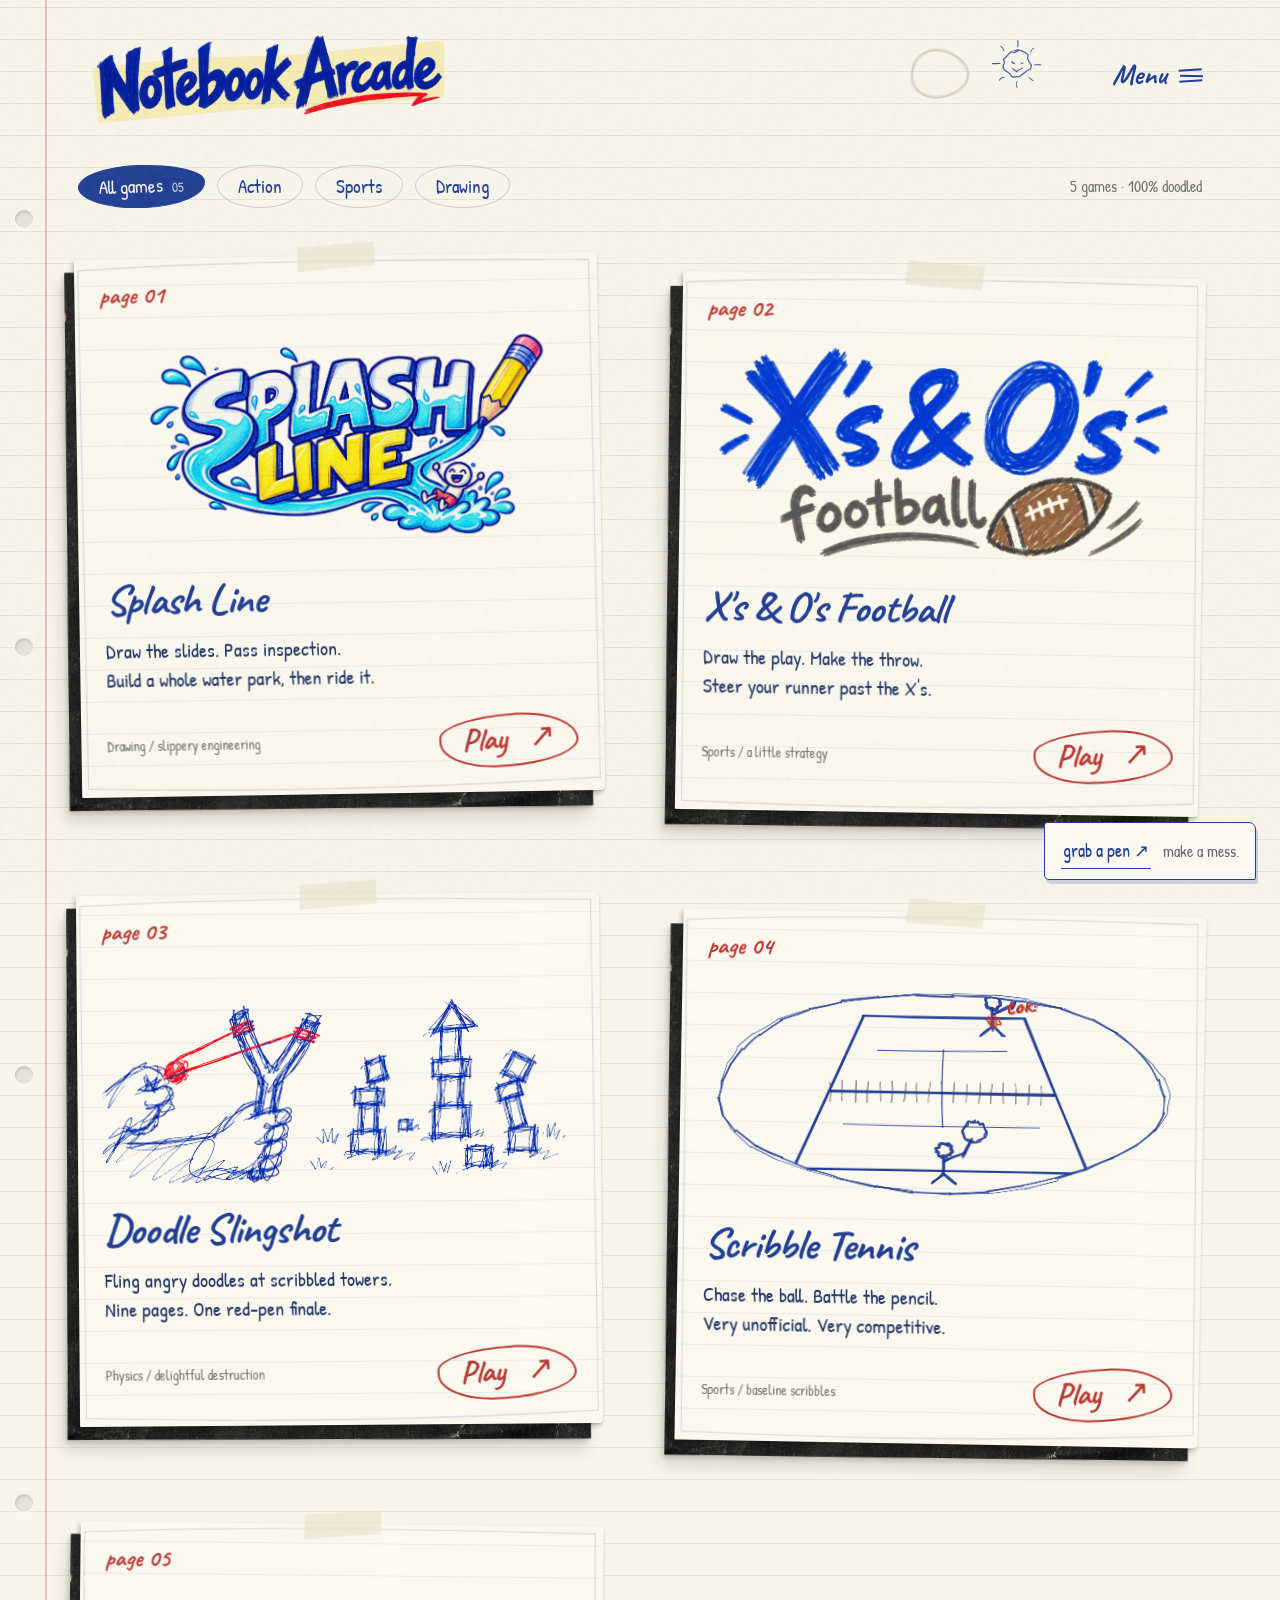
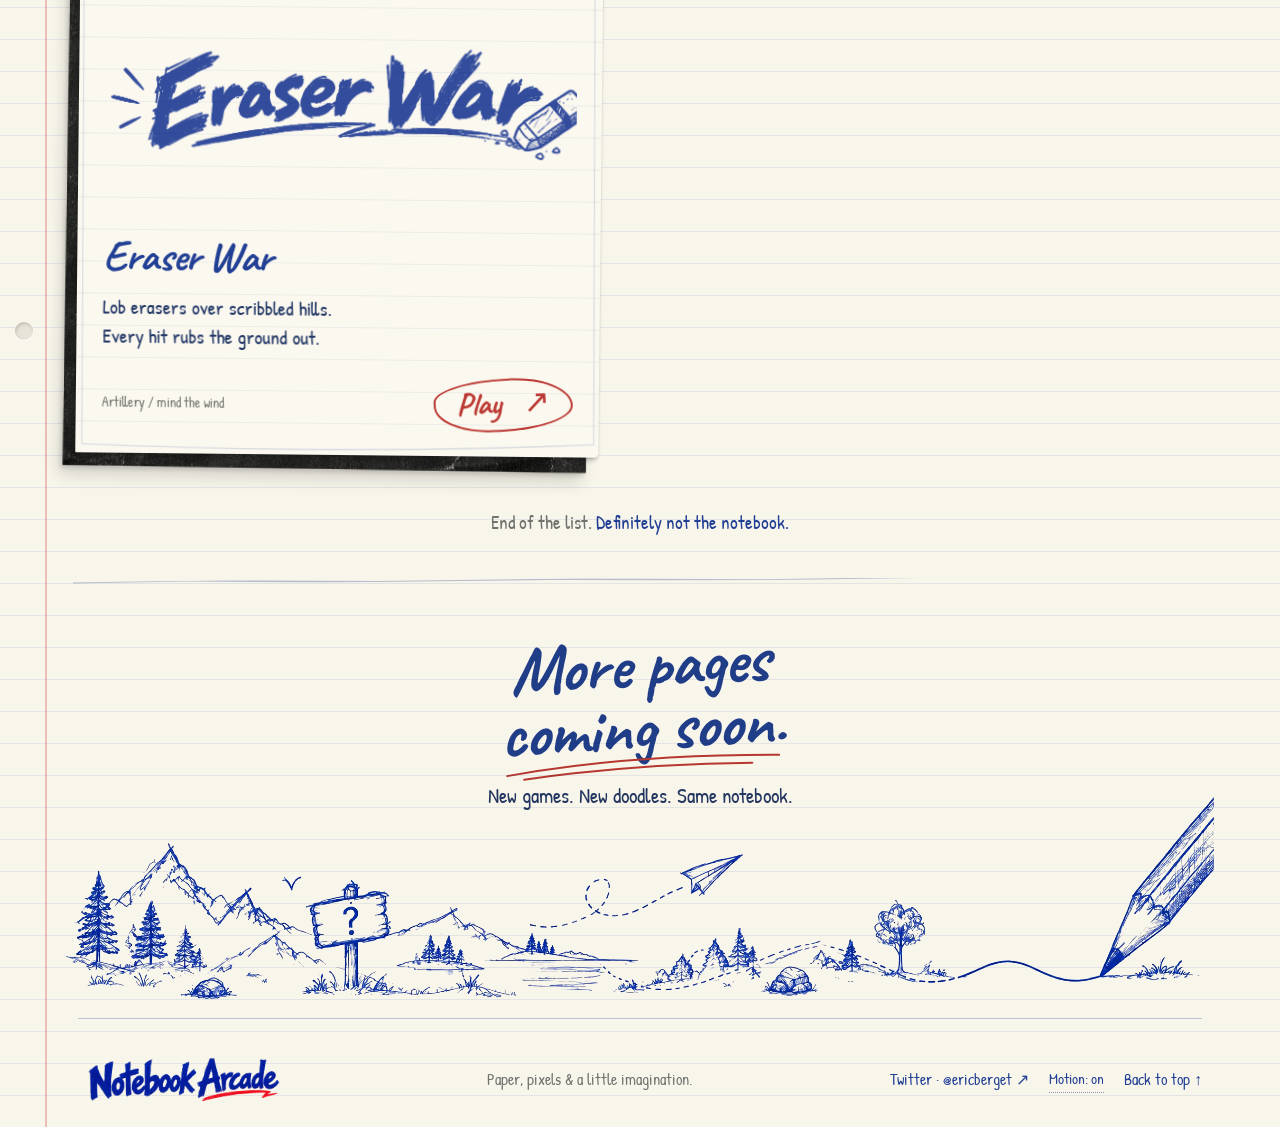
==== commit a265eb25: "Replace Splash Line screenshot with custom illustrated logo" ====
--- a/index.html
+++ b/index.html
@@ -38,7 +38,7 @@
         <div class="game-grid">
           <article class="game-card reveal" data-category="drawing" style="--tilt:-.55deg">
             <span class="tape" aria-hidden="true"></span><div class="card-meta"><span class="page-number">page 01</span></div>
-            <a class="game-image-link" href="games/splash-line/index.html" tabindex="-1" aria-hidden="true"><div class="game-art" style="background:none"><img src="games/splash-line/card.webp" alt="" style="width:100%;height:100%;object-fit:cover;mix-blend-mode:multiply" loading="lazy"></div></a>
+            <a class="game-image-link" href="games/splash-line/index.html" tabindex="-1" aria-hidden="true"><div class="game-art" style="background:none"><img src="assets/splash-line-logo.png" alt="" style="width:100%;height:100%;object-fit:contain;padding:12px;box-sizing:border-box" loading="lazy"></div></a>
             <div class="card-body"><h3><a href="games/splash-line/index.html">Splash Line</a></h3><p>Draw the slides. Pass inspection.<br>Build a whole water park, then ride it.</p><div class="card-bottom"><span class="game-tag">Drawing / slippery engineering</span><a class="play-button" href="games/splash-line/index.html" aria-label="Play Splash Line">Play <span aria-hidden="true">↗</span></a></div></div>
             <svg class="card-outline" viewBox="0 0 560 500" preserveAspectRatio="none" aria-hidden="true"><path pathLength="1" d="M4 10Q210 1 551 7L555 488Q293 500 7 492L4 10"/></svg>
           </article>
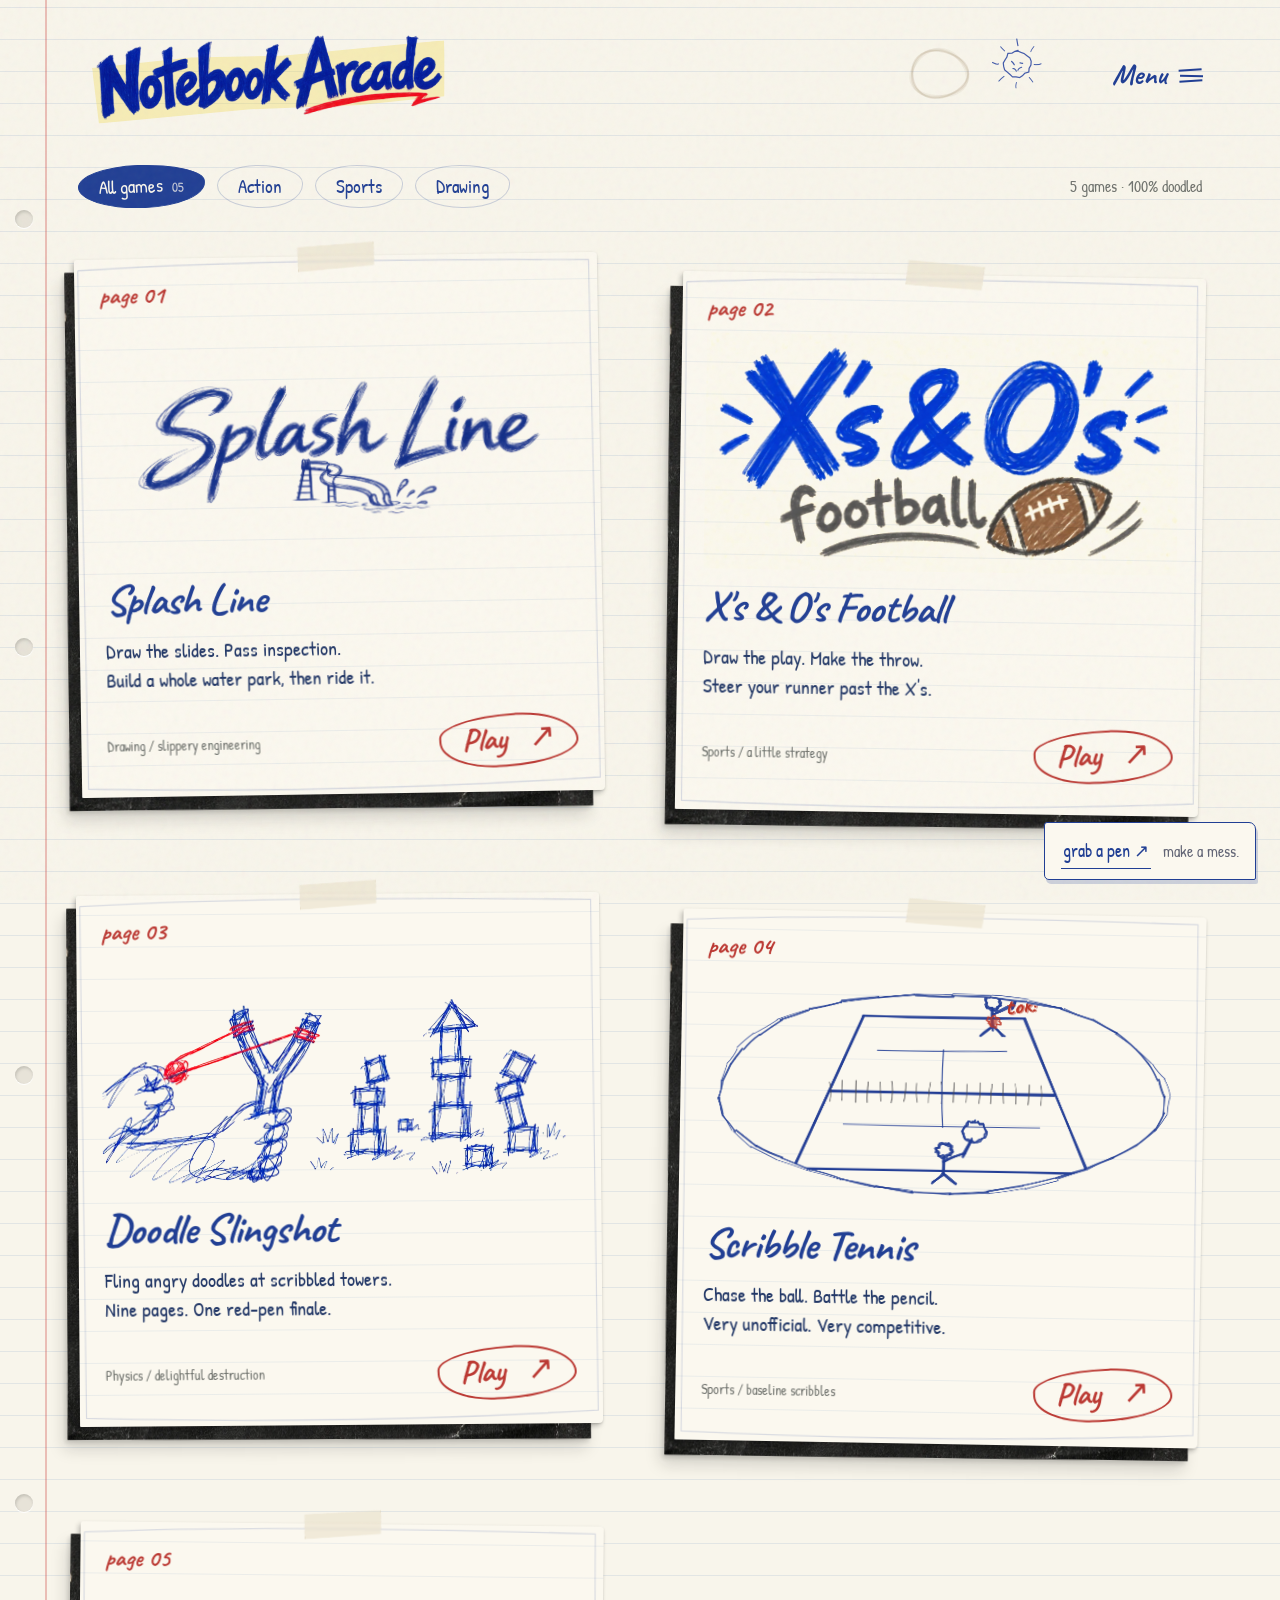
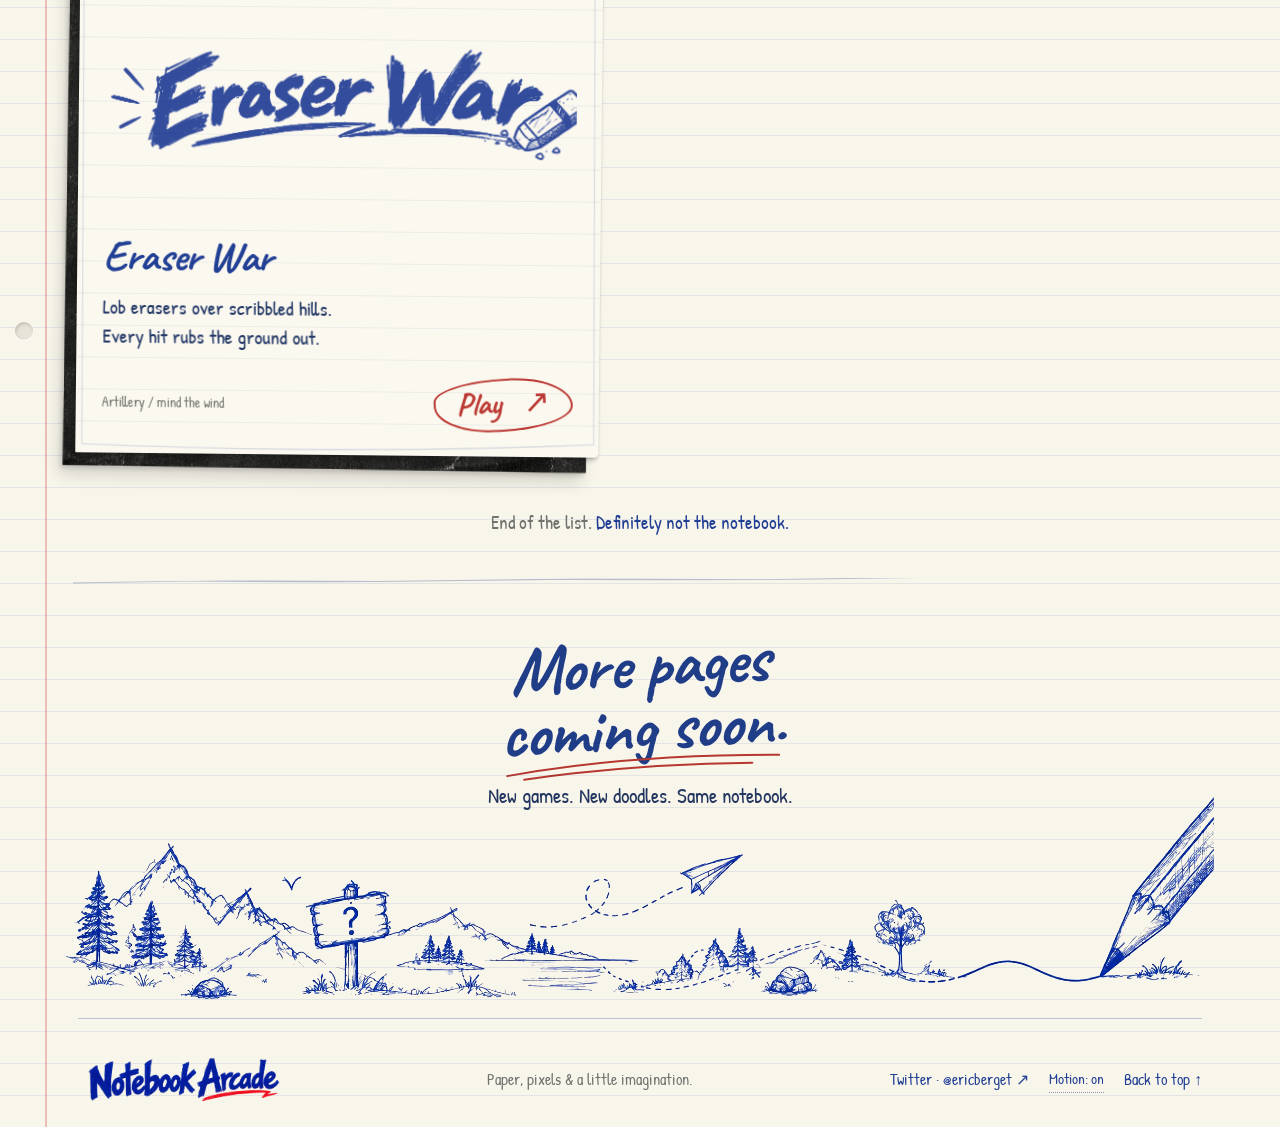
==== commit dd3c8606: "Match Splash Line logo to blue ballpoint notebook style" ====
--- a/index.html
+++ b/index.html
@@ -38,7 +38,7 @@
         <div class="game-grid">
           <article class="game-card reveal" data-category="drawing" style="--tilt:-.55deg">
             <span class="tape" aria-hidden="true"></span><div class="card-meta"><span class="page-number">page 01</span></div>
-            <a class="game-image-link" href="games/splash-line/index.html" tabindex="-1" aria-hidden="true"><div class="game-art" style="background:none"><img src="assets/splash-line-logo.png" alt="" style="width:100%;height:100%;object-fit:contain;padding:12px;box-sizing:border-box" loading="lazy"></div></a>
+            <a class="game-image-link" href="games/splash-line/index.html" tabindex="-1" aria-hidden="true"><div class="game-art" style="background:none"><img src="assets/splash-line-logo-pen.png" alt="" style="width:100%;height:100%;object-fit:contain;padding:12px;box-sizing:border-box" loading="lazy"></div></a>
             <div class="card-body"><h3><a href="games/splash-line/index.html">Splash Line</a></h3><p>Draw the slides. Pass inspection.<br>Build a whole water park, then ride it.</p><div class="card-bottom"><span class="game-tag">Drawing / slippery engineering</span><a class="play-button" href="games/splash-line/index.html" aria-label="Play Splash Line">Play <span aria-hidden="true">↗</span></a></div></div>
             <svg class="card-outline" viewBox="0 0 560 500" preserveAspectRatio="none" aria-hidden="true"><path pathLength="1" d="M4 10Q210 1 551 7L555 488Q293 500 7 492L4 10"/></svg>
           </article>
